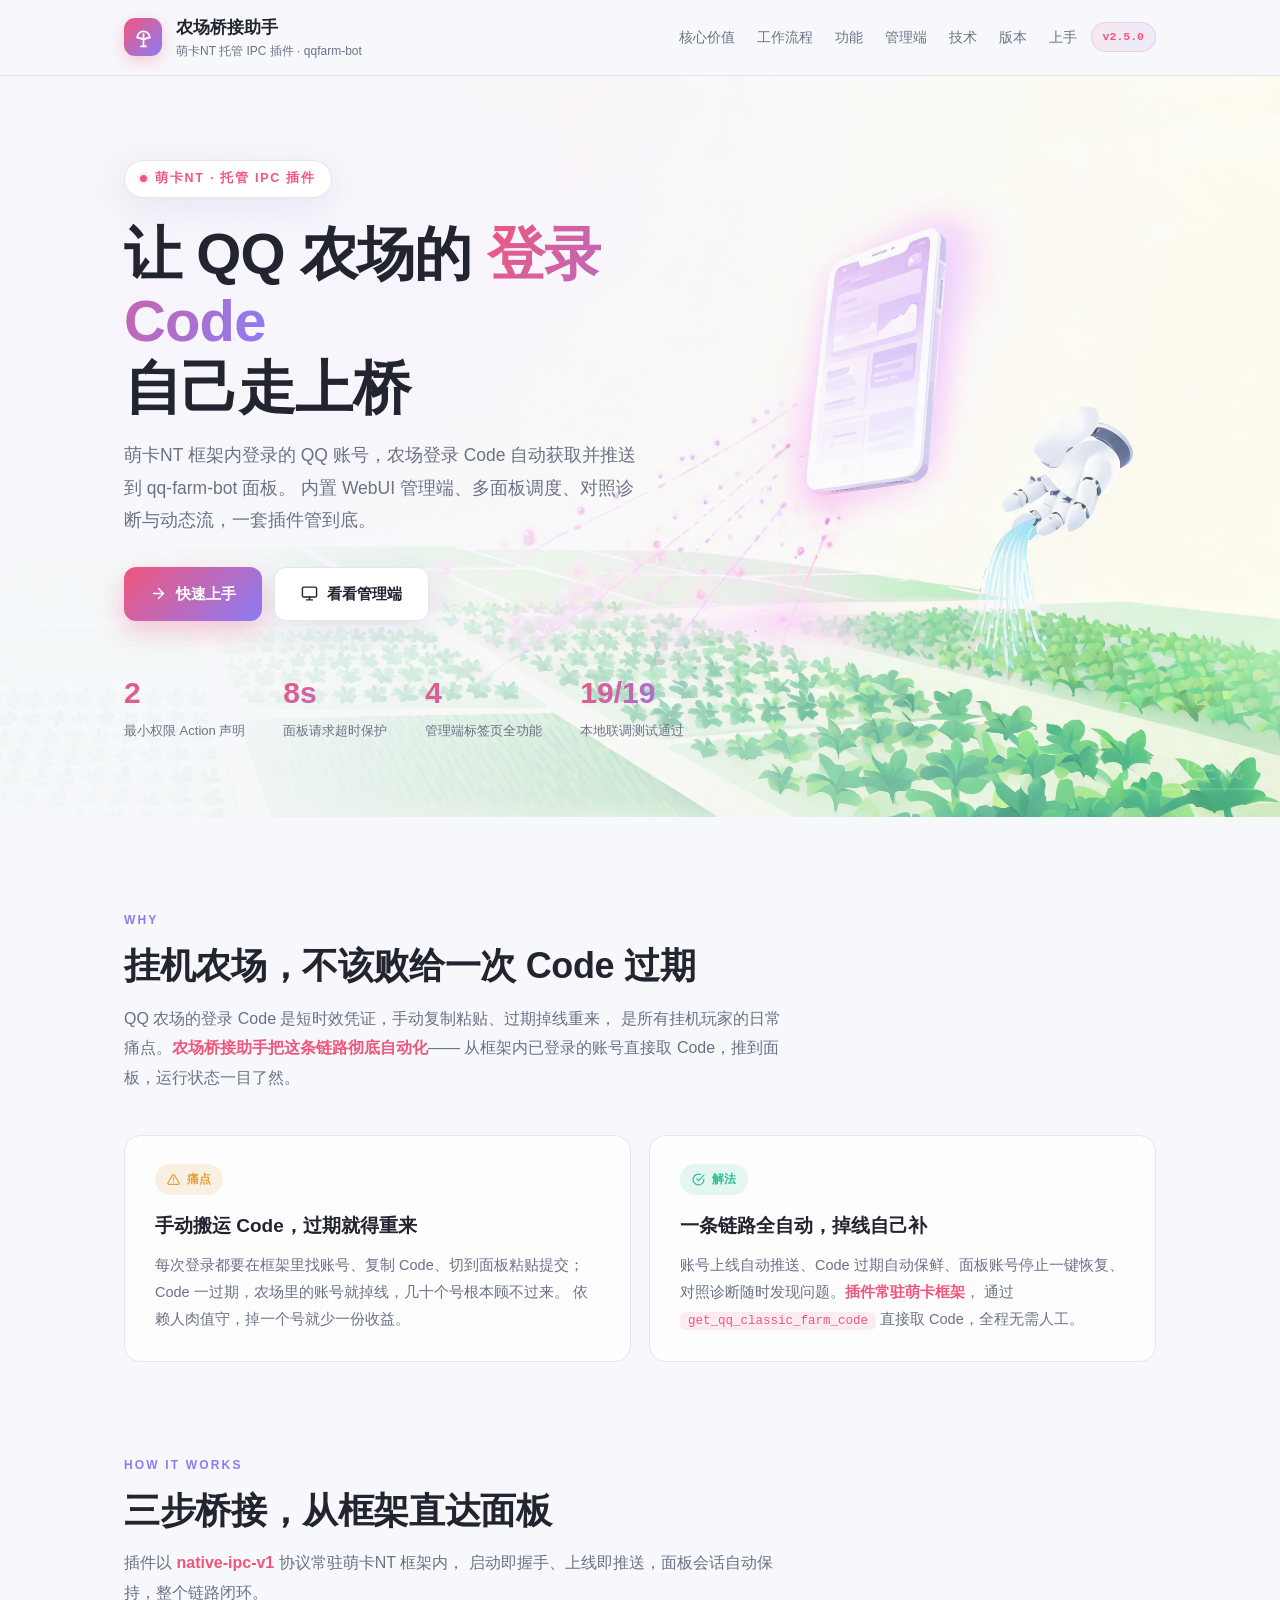
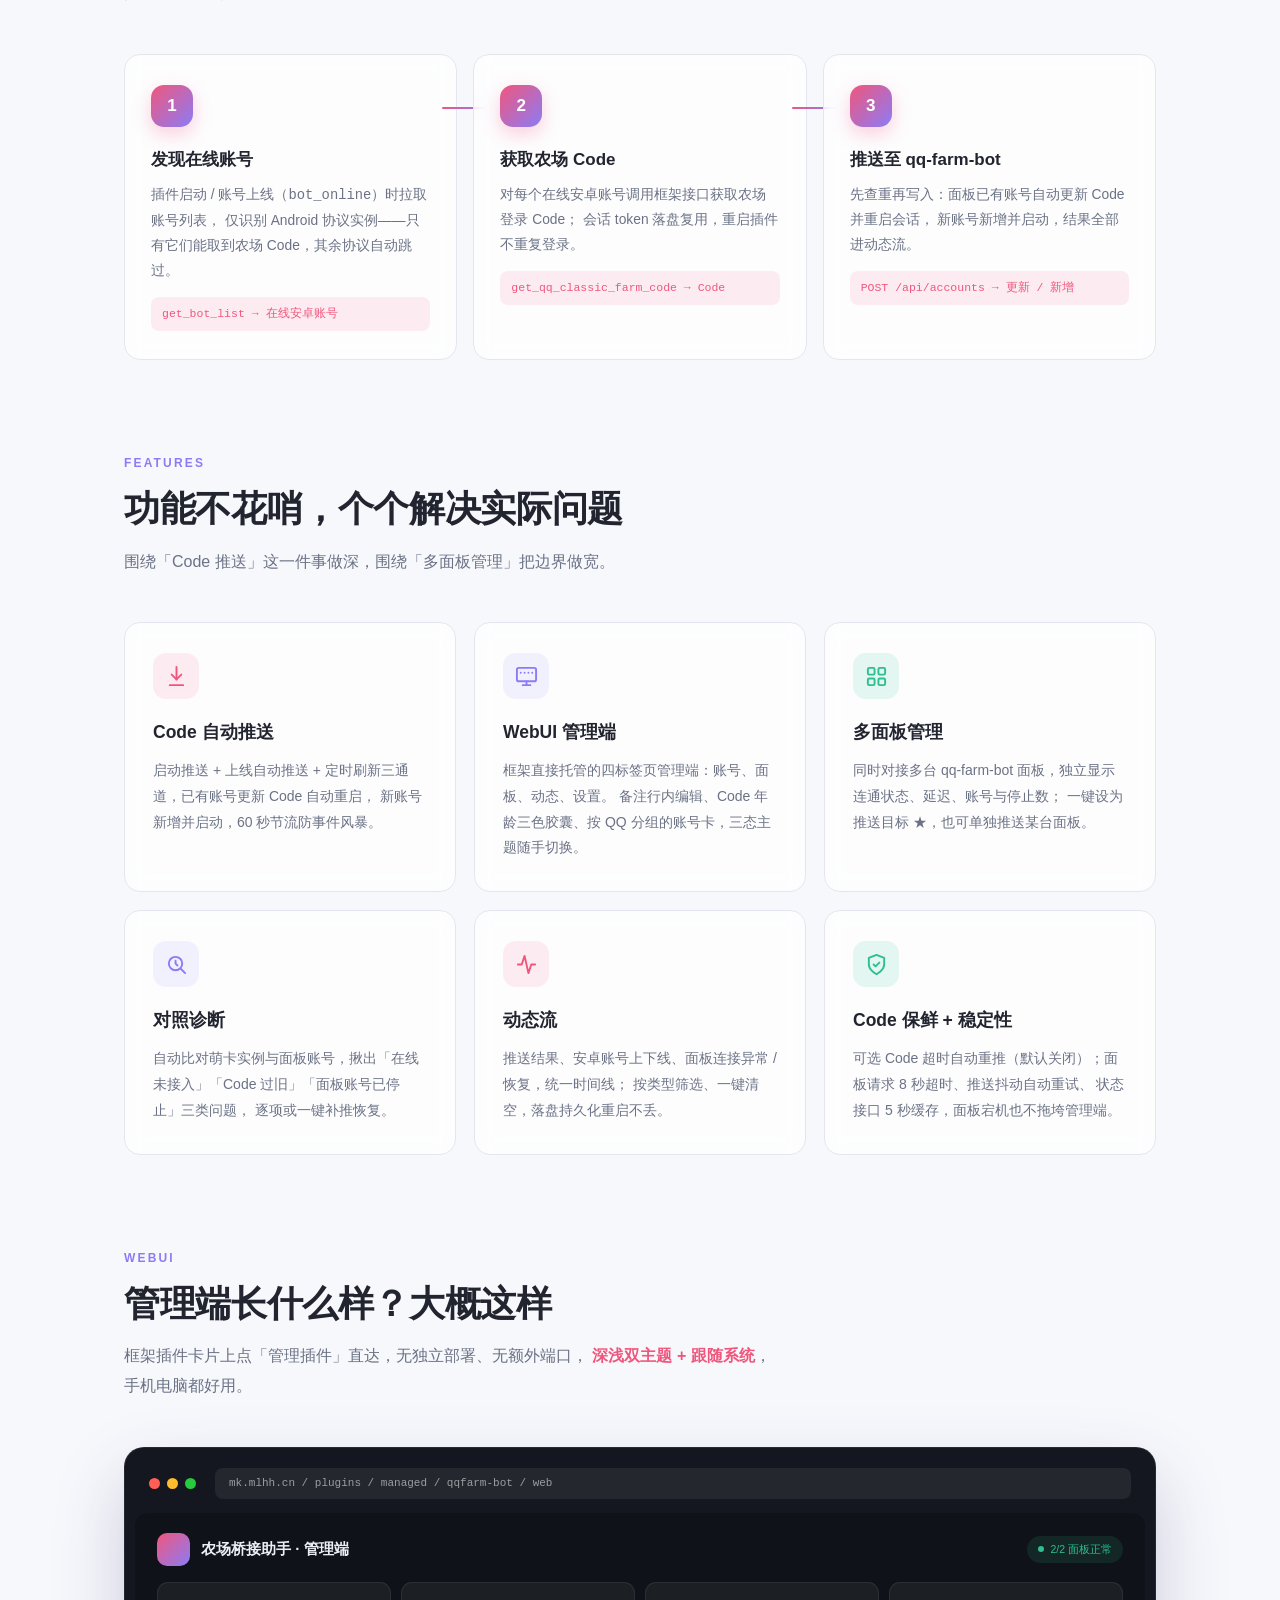
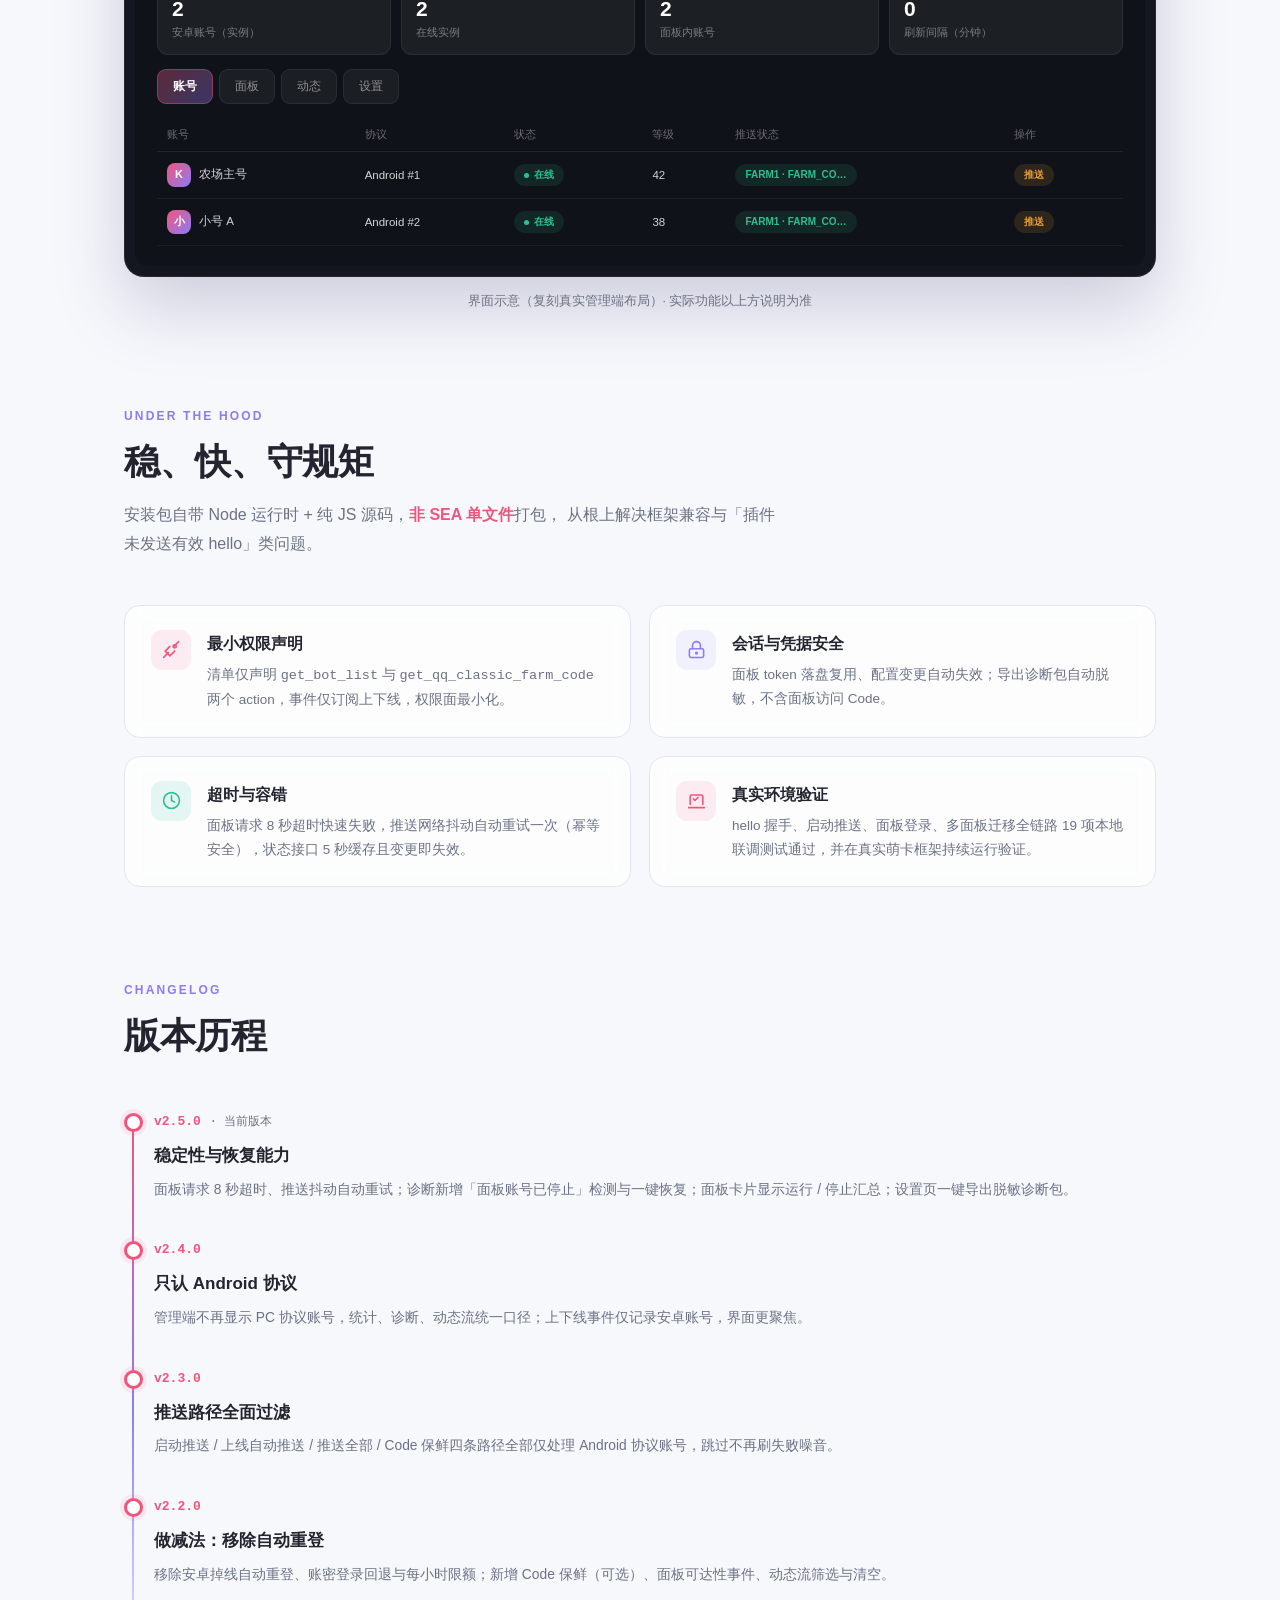
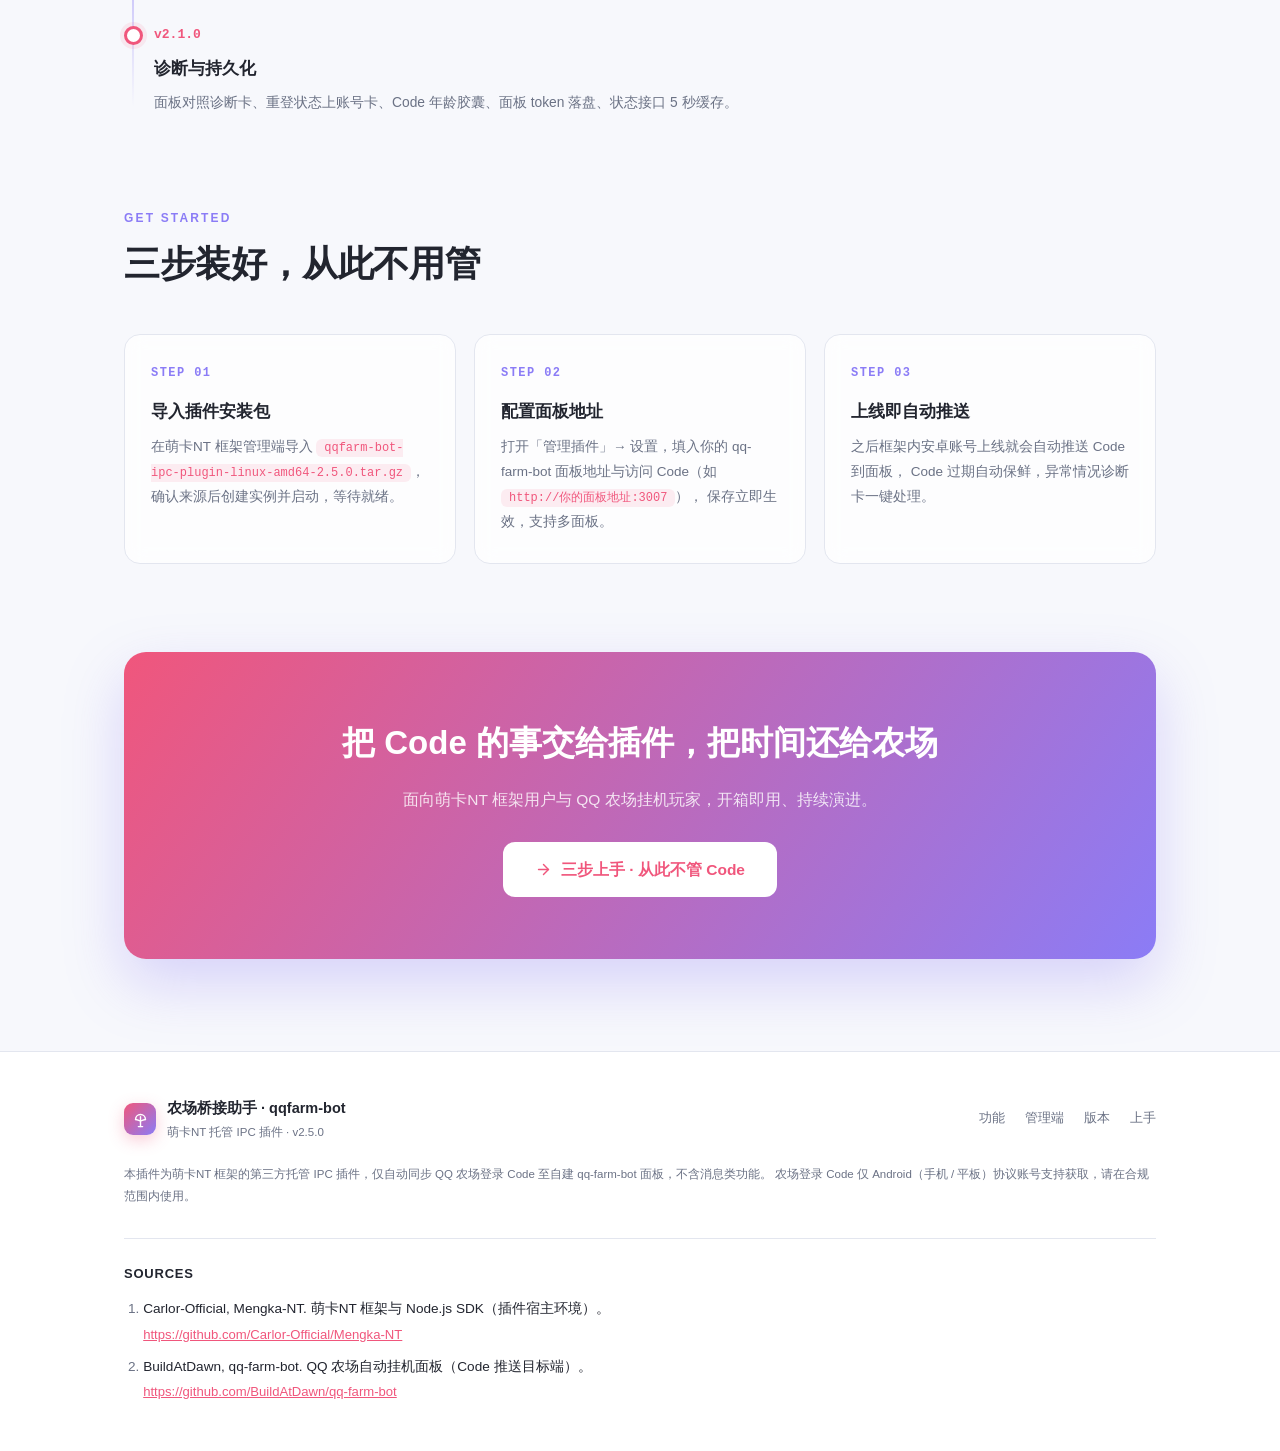
==== site/index.html @ 580c6438 "feat: 农场桥接助手 3.5.0（Go 单二进制版） - 萌卡NT 托管 IPC 插件：QQ 农场 Code 自动推送至 qq-farm-bot 面板 - Go 静态单二进制（2.8 MB），内置" ====
<!-- Generated by Trae Work -->
<!DOCTYPE html>
<html lang="zh-CN">
<head>
<meta charset="UTF-8">
<meta name="viewport" content="width=device-width, initial-scale=1.0">
<title>农场桥接助手 · qqfarm-bot — 萌卡NT 插件</title>
<style>
  @font-face { font-family: 'Outfit'; src: url('./_shared/fonts/Outfit-Bold.ttf') format('truetype'); font-weight: 700; font-display: swap; }
  @font-face { font-family: 'InstrumentSans'; src: url('./_shared/fonts/InstrumentSans-Regular.ttf') format('truetype'); font-weight: 400; font-display: swap; }
  @font-face { font-family: 'InstrumentSans'; src: url('./_shared/fonts/InstrumentSans-Bold.ttf') format('truetype'); font-weight: 700; font-display: swap; }
  @font-face { font-family: 'JetBrainsMono'; src: url('./_shared/fonts/JetBrainsMono-Regular.ttf') format('truetype'); font-weight: 400; font-display: swap; }
  @font-face { font-family: 'JetBrainsMono'; src: url('./_shared/fonts/JetBrainsMono-Bold.ttf') format('truetype'); font-weight: 700; font-display: swap; }

  :root {
    --bg: #f7f8fc;
    --bg2: #ffffff;
    --ink: #22252f;
    --muted: #6b7285;
    --rule: #e3e6ef;
    --accent: #f0567c;
    --accent2: #8b7cf6;
    --accent-soft: rgba(240, 86, 124, .1);
    --accent2-soft: rgba(139, 124, 246, .1);
    --ok: #2fbf8f;
    --ok-soft: rgba(47, 191, 143, .12);
    --warn: #e79f37;
    --warn-soft: rgba(231, 159, 55, .14);
    --shadow: 0 10px 34px rgba(90, 80, 160, .10);
    --radius: 16px;
  }
  * { margin: 0; padding: 0; box-sizing: border-box; }
  html { scroll-behavior: smooth; }
  body {
    background:
      radial-gradient(1100px 520px at 88% -8%, rgba(240, 86, 124, .08), transparent 60%),
      radial-gradient(900px 460px at -10% 8%, rgba(139, 124, 246, .08), transparent 55%),
      var(--bg);
    color: var(--ink);
    font: 400 16px/1.75 'InstrumentSans', "PingFang SC", "Microsoft YaHei", "Segoe UI", sans-serif;
    -webkit-font-smoothing: antialiased;
  }
  .wrap { max-width: 1080px; margin: 0 auto; padding: 0 24px; }
  h1, h2, h3, .font-display { font-family: 'Outfit', "PingFang SC", "Microsoft YaHei", sans-serif; font-weight: 700; }
  code, .mono { font-family: 'JetBrainsMono', ui-monospace, monospace; }
  mark.key { background: none; color: var(--accent); font-weight: 600; }

  /* ============ 顶部导航 ============ */
  .topbar {
    position: sticky; top: 0; z-index: 50;
    background: rgba(247, 248, 252, .82); backdrop-filter: blur(12px); -webkit-backdrop-filter: blur(12px);
    border-bottom: 1px solid var(--rule);
  }
  .topbar-inner { display: flex; align-items: center; gap: 14px; padding: 13px 24px; max-width: 1080px; margin: 0 auto; }
  .logo {
    width: 38px; height: 38px; border-radius: 11px; flex: none;
    background: linear-gradient(135deg, var(--accent), var(--accent2));
    display: grid; place-items: center; box-shadow: 0 5px 16px rgba(240, 86, 124, .3);
  }
  .logo svg { width: 21px; height: 21px; }
  .brand { font-family: 'Outfit', sans-serif; font-weight: 700; font-size: 17px; }
  .brand-sub { color: var(--muted); font-size: 12px; margin-top: -2px; }
  .nav-links { margin-left: auto; display: flex; gap: 22px; }
  .nav-links a { color: var(--muted); text-decoration: none; font-size: 13.5px; font-weight: 500; transition: color .15s; }
  .nav-links a:hover { color: var(--accent); }
  .ver-chip {
    font-family: 'JetBrainsMono', monospace; font-size: 11.5px; font-weight: 700;
    padding: 4px 11px; border-radius: 999px;
    background: linear-gradient(135deg, var(--accent-soft), var(--accent2-soft));
    color: var(--accent); border: 1px solid rgba(240, 86, 124, .2);
  }

  /* ============ Hero ============ */
  .hero { position: relative; overflow: hidden; }
  .hero-img {
    position: absolute; inset: 0; width: 100%; height: 100%; object-fit: cover; object-position: 70% 78%;
    z-index: 0;
  }
  .hero-veil {
    position: absolute; inset: 0; z-index: 1;
    background: linear-gradient(105deg, rgba(247,248,252,.96) 26%, rgba(247,248,252,.55) 58%, rgba(247,248,252,0) 88%);
  }
  .hero-inner { position: relative; z-index: 2; padding: 84px 24px 74px; max-width: 1080px; margin: 0 auto; }
  .hero-kicker {
    display: inline-flex; align-items: center; gap: 8px;
    font-size: 12.5px; font-weight: 700; letter-spacing: .14em; text-transform: uppercase;
    color: var(--accent); background: var(--bg2); border: 1px solid var(--rule);
    padding: 7px 15px; border-radius: 999px; box-shadow: var(--shadow);
  }
  .hero-kicker .dot { width: 7px; height: 7px; border-radius: 50%; background: var(--accent); box-shadow: 0 0 0 3px var(--accent-soft); }
  .hero h1 { font-size: clamp(34px, 5.4vw, 58px); line-height: 1.16; letter-spacing: -.015em; margin: 22px 0 0; max-width: 620px; }
  .hero h1 .grad {
    background: linear-gradient(120deg, var(--accent), var(--accent2));
    -webkit-background-clip: text; background-clip: text; color: transparent;
  }
  .hero-lead { margin-top: 18px; font-size: 17.5px; color: var(--muted); max-width: 520px; line-height: 1.85; }
  .hero-actions { display: flex; gap: 12px; margin-top: 30px; flex-wrap: wrap; }
  .btn {
    display: inline-flex; align-items: center; gap: 9px;
    padding: 13px 26px; border-radius: 12px; text-decoration: none;
    font-family: 'Outfit', "PingFang SC", sans-serif; font-weight: 700; font-size: 15px;
    transition: transform .15s, box-shadow .15s;
  }
  .btn:hover { transform: translateY(-2px); }
  .btn-primary {
    color: #fff; background: linear-gradient(135deg, var(--accent), var(--accent2));
    box-shadow: 0 10px 26px rgba(240, 86, 124, .32);
  }
  .btn-ghost { color: var(--ink); background: var(--bg2); border: 1px solid var(--rule); box-shadow: var(--shadow); }
  .btn svg { width: 17px; height: 17px; }
  .hero-stats { display: flex; gap: 38px; margin-top: 46px; flex-wrap: wrap; }
  .hero-stat .num {
    font-family: 'Outfit', sans-serif; font-size: 30px; font-weight: 700;
    background: linear-gradient(120deg, var(--accent), var(--accent2));
    -webkit-background-clip: text; background-clip: text; color: transparent;
  }
  .hero-stat .lbl { color: var(--muted); font-size: 13px; margin-top: 1px; }

  /* ============ 通用 section ============ */
  section { padding: 88px 0 0; }
  .sec-head { max-width: 660px; }
  .sec-kicker {
    display: inline-block; font-size: 12px; font-weight: 700; letter-spacing: .18em; text-transform: uppercase;
    color: var(--accent2); margin-bottom: 12px;
  }
  .sec-title { font-size: clamp(26px, 3.6vw, 36px); line-height: 1.3; letter-spacing: -.01em; }
  .sec-desc { margin-top: 14px; color: var(--muted); font-size: 16px; line-height: 1.85; }
  .sec-head.center { margin: 0 auto; text-align: center; }

  /* ============ 价值主张 ============ */
  .value-grid { display: grid; grid-template-columns: 1fr 1fr; gap: 18px; margin-top: 42px; }
  .value-card {
    background: rgba(255, 255, 255, .72); backdrop-filter: blur(10px); -webkit-backdrop-filter: blur(10px);
    border: 1px solid var(--rule); border-radius: var(--radius); padding: 28px 30px;
  }
  .value-card .tag {
    display: inline-flex; align-items: center; gap: 7px; font-size: 12px; font-weight: 700;
    padding: 5px 12px; border-radius: 999px; margin-bottom: 14px;
  }
  .tag.pain { background: var(--warn-soft); color: var(--warn); }
  .tag.gain { background: var(--ok-soft); color: var(--ok); }
  .value-card h3 { font-size: 19px; margin-bottom: 10px; }
  .value-card p { color: var(--muted); font-size: 14.5px; line-height: 1.85; }
  .value-card p code {
    font-size: 12.5px; background: var(--accent-soft); color: var(--accent);
    padding: 2px 8px; border-radius: 6px;
  }

  /* ============ 工作流程 ============ */
  .flow { display: grid; grid-template-columns: repeat(3, 1fr); gap: 16px; margin-top: 46px; position: relative; }
  .flow-step {
    position: relative;
    background: rgba(255, 255, 255, .72); backdrop-filter: blur(10px); -webkit-backdrop-filter: blur(10px);
    border: 1px solid var(--rule); border-radius: var(--radius); padding: 30px 26px 28px;
  }
  .flow-step::after {
    content: ''; position: absolute; top: 52px; right: -30px; width: 44px; height: 2px;
    background: linear-gradient(90deg, var(--accent), var(--accent2)); border-radius: 2px;
  }
  .flow-step:last-child::after { display: none; }
  .flow-num {
    width: 42px; height: 42px; border-radius: 13px; display: grid; place-items: center;
    font-family: 'Outfit', sans-serif; font-weight: 700; font-size: 17px; color: #fff;
    background: linear-gradient(135deg, var(--accent), var(--accent2));
    box-shadow: 0 7px 18px rgba(240, 86, 124, .28); margin-bottom: 18px;
  }
  .flow-step h3 { font-size: 17px; margin-bottom: 9px; }
  .flow-step p { color: var(--muted); font-size: 13.8px; line-height: 1.8; }
  .flow-step .mono-line {
    margin-top: 13px; font-family: 'JetBrainsMono', monospace; font-size: 11.5px;
    background: var(--accent-soft); color: var(--accent); padding: 7px 11px; border-radius: 8px;
    overflow-wrap: break-all;
  }

  /* ============ 核心功能 ============ */
  .feat-grid { display: grid; grid-template-columns: repeat(3, 1fr); gap: 18px; margin-top: 46px; }
  .feat-card {
    background: rgba(255, 255, 255, .72); backdrop-filter: blur(10px); -webkit-backdrop-filter: blur(10px);
    border: 1px solid var(--rule); border-radius: var(--radius); padding: 30px 28px;
    transition: transform .18s, box-shadow .18s, border-color .18s;
  }
  .feat-card:hover { transform: translateY(-4px); box-shadow: var(--shadow); border-color: rgba(139, 124, 246, .35); }
  .feat-ico {
    width: 46px; height: 46px; border-radius: 13px; display: grid; place-items: center; margin-bottom: 18px;
  }
  .feat-ico svg { width: 23px; height: 23px; }
  .ico-rose { background: var(--accent-soft); color: var(--accent); }
  .ico-violet { background: var(--accent2-soft); color: var(--accent2); }
  .ico-green { background: var(--ok-soft); color: var(--ok); }
  .feat-card h3 { font-size: 17.5px; margin-bottom: 10px; }
  .feat-card p { color: var(--muted); font-size: 14px; line-height: 1.85; }

  /* ============ 管理端预览 ============ */
  .preview-shell {
    margin-top: 46px; background: #14171f;
    border-radius: 20px; padding: 10px; box-shadow: 0 30px 70px rgba(60, 50, 110, .22);
    border: 1px solid rgba(255, 255, 255, .08);
  }
  .preview-bar { display: flex; align-items: center; gap: 7px; padding: 10px 14px 14px; }
  .preview-bar .d { width: 11px; height: 11px; border-radius: 50%; }
  .preview-bar .d1 { background: #ff5f57; } .preview-bar .d2 { background: #febc2e; } .preview-bar .d3 { background: #28c840; }
  .preview-bar .url {
    margin-left: 12px; flex: 1; background: rgba(255,255,255,.07); border-radius: 8px;
    padding: 6px 14px; color: rgba(255,255,255,.55); font-family: 'JetBrainsMono', monospace; font-size: 11px;
  }
  .preview-body { background: #0f1218; border-radius: 13px; padding: 20px 22px; }
  .pv-head { display: flex; align-items: center; gap: 11px; margin-bottom: 16px; }
  .pv-logo { width: 33px; height: 33px; border-radius: 10px; background: linear-gradient(135deg, var(--accent), var(--accent2)); }
  .pv-title { color: #eceef4; font-family: 'Outfit', "PingFang SC", sans-serif; font-weight: 700; font-size: 15px; }
  .pv-badge {
    margin-left: auto; font-size: 10.5px; color: var(--ok); background: var(--ok-soft);
    padding: 4px 11px; border-radius: 999px; display: inline-flex; align-items: center; gap: 6px;
  }
  .pv-badge .dot { width: 6px; height: 6px; border-radius: 50%; background: var(--ok); }
  .pv-stats { display: grid; grid-template-columns: repeat(4, 1fr); gap: 10px; margin-bottom: 14px; }
  .pv-stat { background: rgba(255,255,255,.055); border: 1px solid rgba(255,255,255,.07); border-radius: 11px; padding: 13px 14px; }
  .pv-stat .n { color: #fff; font-family: 'Outfit', sans-serif; font-size: 21px; font-weight: 700; line-height: 1.2; }
  .pv-stat .l { color: rgba(255,255,255,.42); font-size: 10.5px; margin-top: 2px; }
  .pv-tabs { display: flex; gap: 6px; margin-bottom: 13px; }
  .pv-tab {
    padding: 6px 15px; border-radius: 9px; font-size: 11.5px; color: rgba(255,255,255,.5);
    background: rgba(255,255,255,.05); border: 1px solid rgba(255,255,255,.07);
  }
  .pv-tab.active {
    color: #fff; font-weight: 600;
    background: linear-gradient(135deg, rgba(240,86,124,.35), rgba(139,124,246,.35));
    border-color: rgba(240,86,124,.4);
  }
  .pv-table { width: 100%; border-collapse: collapse; font-size: 11.5px; }
  .pv-table th { text-align: left; color: rgba(255,255,255,.38); font-weight: 500; padding: 8px 10px; border-bottom: 1px solid rgba(255,255,255,.08); font-size: 10.5px; }
  .pv-table td { padding: 11px 10px; border-bottom: 1px solid rgba(255,255,255,.05); color: rgba(255,255,255,.82); }
  .pv-pill { display: inline-flex; align-items: center; gap: 5px; padding: 2.5px 10px; border-radius: 999px; font-size: 10px; font-weight: 600; }
  .pv-pill.g { background: var(--ok-soft); color: var(--ok); }
  .pv-pill.y { background: var(--warn-soft); color: var(--warn); }
  .pv-pill.r { background: rgba(228, 72, 90, .16); color: #e4485a; }
  .pv-avatar {
    width: 24px; height: 24px; border-radius: 8px; display: inline-grid; place-items: center;
    background: linear-gradient(135deg, var(--accent), var(--accent2)); color: #fff;
    font-family: 'Outfit', sans-serif; font-size: 11px; font-weight: 700; margin-right: 8px; vertical-align: middle;
  }
  .preview-note { text-align: center; color: var(--muted); font-size: 12.5px; margin-top: 14px; }

  /* ============ 技术特性 ============ */
  .tech-grid { display: grid; grid-template-columns: repeat(2, 1fr); gap: 18px; margin-top: 46px; }
  .tech-item {
    display: flex; gap: 16px; background: rgba(255,255,255,.72); backdrop-filter: blur(10px); -webkit-backdrop-filter: blur(10px);
    border: 1px solid var(--rule); border-radius: var(--radius); padding: 24px 26px;
  }
  .tech-item .ico {
    width: 40px; height: 40px; border-radius: 11px; flex: none; display: grid; place-items: center;
  }
  .tech-item .ico svg { width: 19px; height: 19px; }
  .tech-item h3 { font-size: 15.5px; margin-bottom: 6px; }
  .tech-item p { color: var(--muted); font-size: 13.5px; line-height: 1.8; }

  /* ============ 版本历程 ============ */
  .timeline { margin-top: 46px; position: relative; padding-left: 30px; }
  .timeline::before {
    content: ''; position: absolute; left: 8px; top: 8px; bottom: 8px; width: 2px;
    background: linear-gradient(180deg, var(--accent), var(--accent2), transparent); border-radius: 2px;
  }
  .tl-item { position: relative; padding-bottom: 32px; }
  .tl-item:last-child { padding-bottom: 0; }
  .tl-item::before {
    content: ''; position: absolute; left: -30px; top: 7px; width: 13px; height: 13px; border-radius: 50%;
    background: var(--bg2); border: 3px solid var(--accent); box-shadow: 0 0 0 4px var(--accent-soft);
  }
  .tl-ver {
    display: inline-flex; align-items: center; gap: 9px;
    font-family: 'JetBrainsMono', monospace; font-size: 13px; font-weight: 700; color: var(--accent);
  }
  .tl-date { color: var(--muted); font-size: 12px; font-weight: 400; }
  .tl-item h3 { font-size: 17px; margin: 7px 0 6px; }
  .tl-item p { color: var(--muted); font-size: 13.8px; line-height: 1.85; }

  /* ============ 快速上手 ============ */
  .steps { display: grid; grid-template-columns: repeat(3, 1fr); gap: 18px; margin-top: 46px; }
  .step {
    background: rgba(255,255,255,.72); backdrop-filter: blur(10px); -webkit-backdrop-filter: blur(10px);
    border: 1px solid var(--rule); border-radius: var(--radius); padding: 28px 26px;
  }
  .step-no {
    font-family: 'JetBrainsMono', monospace; font-size: 12px; font-weight: 700;
    color: var(--accent2); letter-spacing: .12em; margin-bottom: 13px;
  }
  .step h3 { font-size: 16.5px; margin-bottom: 9px; }
  .step p { color: var(--muted); font-size: 13.5px; line-height: 1.85; }
  .step code {
    font-family: 'JetBrainsMono', monospace; font-size: 12px;
    background: var(--accent-soft); color: var(--accent); padding: 2px 8px; border-radius: 6px;
    overflow-wrap: break-all;
  }
  .cta-band {
    margin: 88px 0 0;
    background: linear-gradient(125deg, var(--accent), var(--accent2));
    border-radius: 22px; padding: 62px 48px; text-align: center;
    box-shadow: 0 24px 60px rgba(139, 124, 246, .3);
  }
  .cta-band h2 { color: #fff; font-size: clamp(24px, 3.4vw, 33px); }
  .cta-band p { color: rgba(255,255,255,.82); margin: 14px auto 0; max-width: 520px; font-size: 15.5px; line-height: 1.85; }
  .cta-band .btn-white {
    margin-top: 28px; display: inline-flex; align-items: center; gap: 9px;
    background: #fff; color: var(--accent); padding: 14px 32px; border-radius: 12px;
    font-family: 'Outfit', "PingFang SC", sans-serif; font-weight: 700; font-size: 15.5px; text-decoration: none;
    transition: transform .15s;
  }
  .cta-band .btn-white:hover { transform: translateY(-2px); }

  /* ============ Footer ============ */
  footer { margin-top: 92px; border-top: 1px solid var(--rule); padding: 44px 0 40px; background: var(--bg2); }
  .foot-grid { display: flex; gap: 26px; align-items: center; flex-wrap: wrap; }
  .foot-brand { display: flex; align-items: center; gap: 11px; }
  .foot-brand .logo { width: 32px; height: 32px; border-radius: 9px; }
  .foot-brand .logo svg { width: 17px; height: 17px; }
  .foot-brand .t { font-family: 'Outfit', sans-serif; font-weight: 700; font-size: 14.5px; }
  .foot-brand .s { color: var(--muted); font-size: 11.5px; }
  .foot-links { margin-left: auto; display: flex; gap: 20px; }
  .foot-links a { color: var(--muted); text-decoration: none; font-size: 12.5px; }
  .foot-links a:hover { color: var(--accent); }
  .foot-note { color: var(--muted); font-size: 11.5px; margin-top: 22px; line-height: 1.9; }
  footer .sources { margin-top: 30px; padding-top: 24px; border-top: 1px solid var(--rule); }
  footer .sources h2 { font-size: 13px; color: var(--ink); margin-bottom: 12px; letter-spacing: .06em; text-transform: uppercase; }
  footer .sources ol { padding-left: 1.2rem; font-size: 0.85rem; color: var(--muted); }
  footer .sources li { margin-bottom: 0.5rem; overflow-wrap: break-word; word-break: break-all; }
  footer .sources .src-title { color: var(--ink); word-break: normal; }
  footer .sources .src-url { display: block; margin-top: 0.15rem; font-size: 0.82rem; color: var(--accent); word-break: break-all; }

  /* ============ 响应式 ============ */
  @media (max-width: 900px) {
    .nav-links { display: none; }
    .flow, .feat-grid, .steps { grid-template-columns: 1fr; }
    .flow-step::after { display: none; }
    .value-grid, .tech-grid { grid-template-columns: 1fr; }
    .hero-inner { padding: 60px 24px 56px; }
    .hero-veil { background: linear-gradient(180deg, rgba(247,248,252,.92) 40%, rgba(247,248,252,.6)); }
    .pv-stats { grid-template-columns: repeat(2, 1fr); }
    .cta-band { padding: 46px 24px; }
    section { padding-top: 66px; }
  }
  @media print {
    .topbar, .hero-actions, .cta-band { display: none; }
    section { page-break-inside: avoid; }
  }
</style>
</head>
<body>

<!-- ============ 顶部导航 ============ -->
<div class="topbar">
  <div class="topbar-inner">
    <div class="logo">
      <svg viewBox="0 0 24 24" fill="none" stroke="#fff" stroke-width="2" stroke-linecap="round" stroke-linejoin="round">
        <path d="M12 22V8"/><path d="M5 12c0-4 3-7 7-7s7 3 7 7"/><path d="M5 12c3 0 4 2 7 2s4-2 7-2"/><path d="M9 22h6"/>
      </svg>
    </div>
    <div>
      <div class="brand">农场桥接助手</div>
      <div class="brand-sub">萌卡NT 托管 IPC 插件 · qqfarm-bot</div>
    </div>
    <nav class="nav-links">
      <a href="#value">核心价值</a>
      <a href="#flow">工作流程</a>
      <a href="#features">功能</a>
      <a href="#webui">管理端</a>
      <a href="#tech">技术</a>
      <a href="#changelog">版本</a>
      <a href="#start">上手</a>
    </nav>
    <span class="ver-chip">v2.5.0</span>
  </div>
</div>

<!-- ============ Hero ============ -->
<header class="hero">
  <img class="hero-img" src="assets/hero_2560x1440.jpg" alt="自动化农场管理概念插画">
  <div class="hero-veil"></div>
  <div class="hero-inner">
    <div class="hero-kicker"><span class="dot"></span>萌卡NT · 托管 IPC 插件</div>
    <h1>让 QQ 农场的 <span class="grad">登录 Code</span><br>自己走上桥</h1>
    <p class="hero-lead">
      萌卡NT 框架内登录的 QQ 账号，农场登录 Code 自动获取并推送到 qq-farm-bot 面板。
      内置 WebUI 管理端、多面板调度、对照诊断与动态流，一套插件管到底。
    </p>
    <div class="hero-actions">
      <a class="btn btn-primary" href="#start">
        <svg viewBox="0 0 24 24" fill="none" stroke="currentColor" stroke-width="2" stroke-linecap="round" stroke-linejoin="round"><path d="M5 12h14"/><path d="m12 5 7 7-7 7"/></svg>
        快速上手
      </a>
      <a class="btn btn-ghost" href="#webui">
        <svg viewBox="0 0 24 24" fill="none" stroke="currentColor" stroke-width="2" stroke-linecap="round" stroke-linejoin="round"><rect x="2" y="3" width="20" height="14" rx="2"/><path d="M8 21h8M12 17v4"/></svg>
        看看管理端
      </a>
    </div>
    <div class="hero-stats">
      <div class="hero-stat"><div class="num">2</div><div class="lbl">最小权限 Action 声明</div></div>
      <div class="hero-stat"><div class="num">8s</div><div class="lbl">面板请求超时保护</div></div>
      <div class="hero-stat"><div class="num">4</div><div class="lbl">管理端标签页全功能</div></div>
      <div class="hero-stat"><div class="num">19/19</div><div class="lbl">本地联调测试通过</div></div>
    </div>
  </div>
</header>

<main>

<!-- ============ 核心价值 ============ -->
<section id="value">
  <div class="wrap">
    <div class="sec-head">
      <div class="sec-kicker">Why</div>
      <h2 class="sec-title">挂机农场，不该败给一次 Code 过期</h2>
      <p class="sec-desc">
        QQ 农场的登录 Code 是短时效凭证，手动复制粘贴、过期掉线重来，
        是所有挂机玩家的日常痛点。<mark class="key">农场桥接助手把这条链路彻底自动化</mark>——
        从框架内已登录的账号直接取 Code，推到面板，运行状态一目了然。
      </p>
    </div>
    <div class="value-grid">
      <div class="value-card">
        <span class="tag pain">
          <svg width="13" height="13" viewBox="0 0 24 24" fill="none" stroke="currentColor" stroke-width="2.2" stroke-linecap="round"><path d="M12 9v4M12 17h.01"/><path d="M10.3 3.9 1.8 18a2 2 0 0 0 1.7 3h17a2 2 0 0 0 1.7-3L13.7 3.9a2 2 0 0 0-3.4 0z"/></svg>
          痛点
        </span>
        <h3>手动搬运 Code，过期就得重来</h3>
        <p>
          每次登录都要在框架里找账号、复制 Code、切到面板粘贴提交；
          Code 一过期，农场里的账号就掉线，几十个号根本顾不过来。
          依赖人肉值守，掉一个号就少一份收益。
        </p>
      </div>
      <div class="value-card">
        <span class="tag gain">
          <svg width="13" height="13" viewBox="0 0 24 24" fill="none" stroke="currentColor" stroke-width="2.2" stroke-linecap="round" stroke-linejoin="round"><path d="M22 11.08V12a10 10 0 1 1-5.93-9.14"/><path d="M22 4 12 14.01l-3-3"/></svg>
          解法
        </span>
        <h3>一条链路全自动，掉线自己补</h3>
        <p>
          账号上线自动推送、Code 过期自动保鲜、面板账号停止一键恢复、
          对照诊断随时发现问题。<mark class="key">插件常驻萌卡框架</mark>，
          通过 <code>get_qq_classic_farm_code</code> 直接取 Code，全程无需人工。
        </p>
      </div>
    </div>
  </div>
</section>

<!-- ============ 工作流程 ============ -->
<section id="flow">
  <div class="wrap">
    <div class="sec-head">
      <div class="sec-kicker">How it works</div>
      <h2 class="sec-title">三步桥接，从框架直达面板</h2>
      <p class="sec-desc">
        插件以 <mark class="key">native-ipc-v1</mark> 协议常驻萌卡NT 框架内，
        启动即握手、上线即推送，面板会话自动保持，整个链路闭环。
      </p>
    </div>
    <div class="flow">
      <div class="flow-step">
        <div class="flow-num">1</div>
        <h3>发现在线账号</h3>
        <p>
          插件启动 / 账号上线（<span class="mono">bot_online</span>）时拉取账号列表，
          仅识别 Android 协议实例——只有它们能取到农场 Code，其余协议自动跳过。
        </p>
        <div class="mono-line">get_bot_list → 在线安卓账号</div>
      </div>
      <div class="flow-step">
        <div class="flow-num">2</div>
        <h3>获取农场 Code</h3>
        <p>
          对每个在线安卓账号调用框架接口获取农场登录 Code；
          会话 token 落盘复用，重启插件不重复登录。
        </p>
        <div class="mono-line">get_qq_classic_farm_code → Code</div>
      </div>
      <div class="flow-step">
        <div class="flow-num">3</div>
        <h3>推送至 qq-farm-bot</h3>
        <p>
          先查重再写入：面板已有账号自动更新 Code 并重启会话，
          新账号新增并启动，结果全部进动态流。
        </p>
        <div class="mono-line">POST /api/accounts → 更新 / 新增</div>
      </div>
    </div>
  </div>
</section>

<!-- ============ 核心功能 ============ -->
<section id="features">
  <div class="wrap">
    <div class="sec-head">
      <div class="sec-kicker">Features</div>
      <h2 class="sec-title">功能不花哨，个个解决实际问题</h2>
      <p class="sec-desc">围绕「Code 推送」这一件事做深，围绕「多面板管理」把边界做宽。</p>
    </div>
    <div class="feat-grid">
      <div class="feat-card">
        <div class="feat-ico ico-rose">
          <svg viewBox="0 0 24 24" fill="none" stroke="currentColor" stroke-width="2" stroke-linecap="round" stroke-linejoin="round"><path d="M12 2v13"/><path d="m7 10 5 5 5-5"/><path d="M5 21h14"/></svg>
        </div>
        <h3>Code 自动推送</h3>
        <p>
          启动推送 + 上线自动推送 + 定时刷新三通道，已有账号更新 Code 自动重启，
          新账号新增并启动，60 秒节流防事件风暴。
        </p>
      </div>
      <div class="feat-card">
        <div class="feat-ico ico-violet">
          <svg viewBox="0 0 24 24" fill="none" stroke="currentColor" stroke-width="2" stroke-linecap="round" stroke-linejoin="round"><rect x="2" y="3" width="20" height="14" rx="2"/><path d="M8 21h8M12 17v4"/><path d="M6 8h.01M10 8h.01M14 8h.01M18 8h.01"/></svg>
        </div>
        <h3>WebUI 管理端</h3>
        <p>
          框架直接托管的四标签页管理端：账号、面板、动态、设置。
          备注行内编辑、Code 年龄三色胶囊、按 QQ 分组的账号卡，三态主题随手切换。
        </p>
      </div>
      <div class="feat-card">
        <div class="feat-ico ico-green">
          <svg viewBox="0 0 24 24" fill="none" stroke="currentColor" stroke-width="2" stroke-linecap="round" stroke-linejoin="round"><rect x="3" y="3" width="7" height="7" rx="1.5"/><rect x="14" y="3" width="7" height="7" rx="1.5"/><rect x="3" y="14" width="7" height="7" rx="1.5"/><rect x="14" y="14" width="7" height="7" rx="1.5"/></svg>
        </div>
        <h3>多面板管理</h3>
        <p>
          同时对接多台 qq-farm-bot 面板，独立显示连通状态、延迟、账号与停止数；
          一键设为推送目标 ★，也可单独推送某台面板。
        </p>
      </div>
      <div class="feat-card">
        <div class="feat-ico ico-violet">
          <svg viewBox="0 0 24 24" fill="none" stroke="currentColor" stroke-width="2" stroke-linecap="round" stroke-linejoin="round"><circle cx="11" cy="11" r="7"/><path d="m21 21-4.3-4.3"/><path d="M11 8v3l2 2"/></svg>
        </div>
        <h3>对照诊断</h3>
        <p>
          自动比对萌卡实例与面板账号，揪出「在线未接入」「Code 过旧」「面板账号已停止」三类问题，
          逐项或一键补推恢复。
        </p>
      </div>
      <div class="feat-card">
        <div class="feat-ico ico-rose">
          <svg viewBox="0 0 24 24" fill="none" stroke="currentColor" stroke-width="2" stroke-linecap="round" stroke-linejoin="round"><path d="M3 12h4l3-9 4 18 3-9h4"/></svg>
        </div>
        <h3>动态流</h3>
        <p>
          推送结果、安卓账号上下线、面板连接异常 / 恢复，统一时间线；
          按类型筛选、一键清空，落盘持久化重启不丢。
        </p>
      </div>
      <div class="feat-card">
        <div class="feat-ico ico-green">
          <svg viewBox="0 0 24 24" fill="none" stroke="currentColor" stroke-width="2" stroke-linecap="round" stroke-linejoin="round"><path d="M12 22s8-4 8-10V5l-8-3-8 3v7c0 6 8 10 8 10z"/><path d="m9 12 2 2 4-4"/></svg>
        </div>
        <h3>Code 保鲜 + 稳定性</h3>
        <p>
          可选 Code 超时自动重推（默认关闭）；面板请求 8 秒超时、推送抖动自动重试、
          状态接口 5 秒缓存，面板宕机也不拖垮管理端。
        </p>
      </div>
    </div>
  </div>
</section>

<!-- ============ 管理端预览 ============ -->
<section id="webui">
  <div class="wrap">
    <div class="sec-head">
      <div class="sec-kicker">WebUI</div>
      <h2 class="sec-title">管理端长什么样？大概这样</h2>
      <p class="sec-desc">
        框架插件卡片上点「管理插件」直达，无独立部署、无额外端口，
        <mark class="key">深浅双主题 + 跟随系统</mark>，手机电脑都好用。
      </p>
    </div>
    <div class="preview-shell">
      <div class="preview-bar">
        <span class="d d1"></span><span class="d d2"></span><span class="d d3"></span>
        <span class="url">mk.mlhh.cn / plugins / managed / qqfarm-bot / web</span>
      </div>
      <div class="preview-body">
        <div class="pv-head">
          <div class="pv-logo"></div>
          <div>
            <div class="pv-title">农场桥接助手 · 管理端</div>
          </div>
          <div class="pv-badge"><span class="dot"></span>2/2 面板正常</div>
        </div>
        <div class="pv-stats">
          <div class="pv-stat"><div class="n">2</div><div class="l">安卓账号（实例）</div></div>
          <div class="pv-stat"><div class="n">2</div><div class="l">在线实例</div></div>
          <div class="pv-stat"><div class="n">2</div><div class="l">面板内账号</div></div>
          <div class="pv-stat"><div class="n">0</div><div class="l">刷新间隔（分钟）</div></div>
        </div>
        <div class="pv-tabs">
          <span class="pv-tab active">账号</span>
          <span class="pv-tab">面板</span>
          <span class="pv-tab">动态</span>
          <span class="pv-tab">设置</span>
        </div>
        <table class="pv-table">
          <tr><th>账号</th><th>协议</th><th>状态</th><th>等级</th><th>推送状态</th><th>操作</th></tr>
          <tr>
            <td><span class="pv-avatar">K</span>农场主号</td>
            <td>Android #1</td>
            <td><span class="pv-pill g"><span style="width:5px;height:5px;border-radius:50%;background:currentColor;display:inline-block"></span>在线</span></td>
            <td>42</td>
            <td><span class="pv-pill g">FARM1 · FARM_CO…</span></td>
            <td><span class="pv-pill y">推送</span></td>
          </tr>
          <tr>
            <td><span class="pv-avatar">小</span>小号 A</td>
            <td>Android #2</td>
            <td><span class="pv-pill g"><span style="width:5px;height:5px;border-radius:50%;background:currentColor;display:inline-block"></span>在线</span></td>
            <td>38</td>
            <td><span class="pv-pill g">FARM1 · FARM_CO…</span></td>
            <td><span class="pv-pill y">推送</span></td>
          </tr>
        </table>
      </div>
    </div>
    <p class="preview-note">界面示意（复刻真实管理端布局）· 实际功能以上方说明为准</p>
  </div>
</section>

<!-- ============ 技术特性 ============ -->
<section id="tech">
  <div class="wrap">
    <div class="sec-head">
      <div class="sec-kicker">Under the hood</div>
      <h2 class="sec-title">稳、快、守规矩</h2>
      <p class="sec-desc">
        安装包自带 Node 运行时 + 纯 JS 源码，<mark class="key">非 SEA 单文件</mark>打包，
        从根上解决框架兼容与「插件未发送有效 hello」类问题。
      </p>
    </div>
    <div class="tech-grid">
      <div class="tech-item">
        <div class="ico ico-rose">
          <svg viewBox="0 0 24 24" fill="none" stroke="currentColor" stroke-width="2" stroke-linecap="round" stroke-linejoin="round"><path d="M21 2 15 8"/><path d="m8 16-6 6"/><path d="M10 8 4 14l6 6 6-6"/><circle cx="16" cy="8" r="2"/></svg>
        </div>
        <div>
          <h3>最小权限声明</h3>
          <p>清单仅声明 <span class="mono">get_bot_list</span> 与 <span class="mono">get_qq_classic_farm_code</span> 两个 action，事件仅订阅上下线，权限面最小化。</p>
        </div>
      </div>
      <div class="tech-item">
        <div class="ico ico-violet">
          <svg viewBox="0 0 24 24" fill="none" stroke="currentColor" stroke-width="2" stroke-linecap="round" stroke-linejoin="round"><rect x="3" y="11" width="18" height="11" rx="2"/><path d="M7 11V7a5 5 0 0 1 10 0v4"/><circle cx="12" cy="16.5" r="1"/></svg>
        </div>
        <div>
          <h3>会话与凭据安全</h3>
          <p>面板 token 落盘复用、配置变更自动失效；导出诊断包自动脱敏，不含面板访问 Code。</p>
        </div>
      </div>
      <div class="tech-item">
        <div class="ico ico-green">
          <svg viewBox="0 0 24 24" fill="none" stroke="currentColor" stroke-width="2" stroke-linecap="round" stroke-linejoin="round"><circle cx="12" cy="12" r="10"/><path d="M12 6v6l4 2"/></svg>
        </div>
        <div>
          <h3>超时与容错</h3>
          <p>面板请求 8 秒超时快速失败，推送网络抖动自动重试一次（幂等安全），状态接口 5 秒缓存且变更即失效。</p>
        </div>
      </div>
      <div class="tech-item">
        <div class="ico ico-rose">
          <svg viewBox="0 0 24 24" fill="none" stroke="currentColor" stroke-width="2" stroke-linecap="round" stroke-linejoin="round"><path d="M4 17V7a2 2 0 0 1 2-2h12a2 2 0 0 1 2 2v10"/><path d="M2 21h20"/><path d="m8 10 2 2 4-4"/></svg>
        </div>
        <div>
          <h3>真实环境验证</h3>
          <p>hello 握手、启动推送、面板登录、多面板迁移全链路 19 项本地联调测试通过，并在真实萌卡框架持续运行验证。</p>
        </div>
      </div>
    </div>
  </div>
</section>

<!-- ============ 版本历程 ============ -->
<section id="changelog">
  <div class="wrap">
    <div class="sec-head">
      <div class="sec-kicker">Changelog</div>
      <h2 class="sec-title">版本历程</h2>
    </div>
    <div class="timeline">
      <div class="tl-item">
        <div class="tl-ver">v2.5.0 <span class="tl-date">· 当前版本</span></div>
        <h3>稳定性与恢复能力</h3>
        <p>面板请求 8 秒超时、推送抖动自动重试；诊断新增「面板账号已停止」检测与一键恢复；面板卡片显示运行 / 停止汇总；设置页一键导出脱敏诊断包。</p>
      </div>
      <div class="tl-item">
        <div class="tl-ver">v2.4.0</div>
        <h3>只认 Android 协议</h3>
        <p>管理端不再显示 PC 协议账号，统计、诊断、动态流统一口径；上下线事件仅记录安卓账号，界面更聚焦。</p>
      </div>
      <div class="tl-item">
        <div class="tl-ver">v2.3.0</div>
        <h3>推送路径全面过滤</h3>
        <p>启动推送 / 上线自动推送 / 推送全部 / Code 保鲜四条路径全部仅处理 Android 协议账号，跳过不再刷失败噪音。</p>
      </div>
      <div class="tl-item">
        <div class="tl-ver">v2.2.0</div>
        <h3>做减法：移除自动重登</h3>
        <p>移除安卓掉线自动重登、账密登录回退与每小时限额；新增 Code 保鲜（可选）、面板可达性事件、动态流筛选与清空。</p>
      </div>
      <div class="tl-item">
        <div class="tl-ver">v2.1.0</div>
        <h3>诊断与持久化</h3>
        <p>面板对照诊断卡、重登状态上账号卡、Code 年龄胶囊、面板 token 落盘、状态接口 5 秒缓存。</p>
      </div>
    </div>
  </div>
</section>

<!-- ============ 快速上手 ============ -->
<section id="start">
  <div class="wrap">
    <div class="sec-head">
      <div class="sec-kicker">Get started</div>
      <h2 class="sec-title">三步装好，从此不用管</h2>
    </div>
    <div class="steps">
      <div class="step">
        <div class="step-no">STEP 01</div>
        <h3>导入插件安装包</h3>
        <p>
          在萌卡NT 框架管理端导入
          <code>qqfarm-bot-ipc-plugin-linux-amd64-2.5.0.tar.gz</code>，
          确认来源后创建实例并启动，等待就绪。
        </p>
      </div>
      <div class="step">
        <div class="step-no">STEP 02</div>
        <h3>配置面板地址</h3>
        <p>
          打开「管理插件」→ 设置，填入你的 qq-farm-bot
          面板地址与访问 Code（如 <code>http://你的面板地址:3007</code>），
          保存立即生效，支持多面板。
        </p>
      </div>
      <div class="step">
        <div class="step-no">STEP 03</div>
        <h3>上线即自动推送</h3>
        <p>
          之后框架内安卓账号上线就会自动推送 Code 到面板，
          Code 过期自动保鲜，异常情况诊断卡一键处理。
        </p>
      </div>
    </div>

    <div class="cta-band">
      <h2>把 Code 的事交给插件，把时间还给农场</h2>
      <p>面向萌卡NT 框架用户与 QQ 农场挂机玩家，开箱即用、持续演进。</p>
      <a class="btn-white" href="#start">
        <svg width="17" height="17" viewBox="0 0 24 24" fill="none" stroke="currentColor" stroke-width="2" stroke-linecap="round" stroke-linejoin="round"><path d="M5 12h14"/><path d="m12 5 7 7-7 7"/></svg>
        三步上手 · 从此不管 Code
      </a>
    </div>
  </div>
</section>

</main>

<!-- ============ Footer ============ -->
<footer>
  <div class="wrap">
    <div class="foot-grid">
      <div class="foot-brand">
        <div class="logo">
          <svg viewBox="0 0 24 24" fill="none" stroke="#fff" stroke-width="2" stroke-linecap="round" stroke-linejoin="round">
            <path d="M12 22V8"/><path d="M5 12c0-4 3-7 7-7s7 3 7 7"/><path d="M5 12c3 0 4 2 7 2s4-2 7-2"/><path d="M9 22h6"/>
          </svg>
        </div>
        <div>
          <div class="t">农场桥接助手 · qqfarm-bot</div>
          <div class="s">萌卡NT 托管 IPC 插件 · v2.5.0</div>
        </div>
      </div>
      <div class="foot-links">
        <a href="#features">功能</a>
        <a href="#webui">管理端</a>
        <a href="#changelog">版本</a>
        <a href="#start">上手</a>
      </div>
    </div>
    <div class="foot-note">
      本插件为萌卡NT 框架的第三方托管 IPC 插件，仅自动同步 QQ 农场登录 Code 至自建 qq-farm-bot 面板，不含消息类功能。
      农场登录 Code 仅 Android（手机 / 平板）协议账号支持获取，请在合规范围内使用。
    </div>
    <div class="sources">
      <h2>Sources</h2>
      <ol>
        <li id="cite-1">
          <span class="src-title">Carlor-Official, Mengka-NT. 萌卡NT 框架与 Node.js SDK（插件宿主环境）。</span>
          <a class="src-url" href="https://github.com/Carlor-Official/Mengka-NT" target="_blank" rel="noopener">https://github.com/Carlor-Official/Mengka-NT</a>
        </li>
        <li id="cite-2">
          <span class="src-title">BuildAtDawn, qq-farm-bot. QQ 农场自动挂机面板（Code 推送目标端）。</span>
          <a class="src-url" href="https://github.com/BuildAtDawn/qq-farm-bot" target="_blank" rel="noopener">https://github.com/BuildAtDawn/qq-farm-bot</a>
        </li>
      </ol>
    </div>
  </div>
</footer>

</body>
</html>
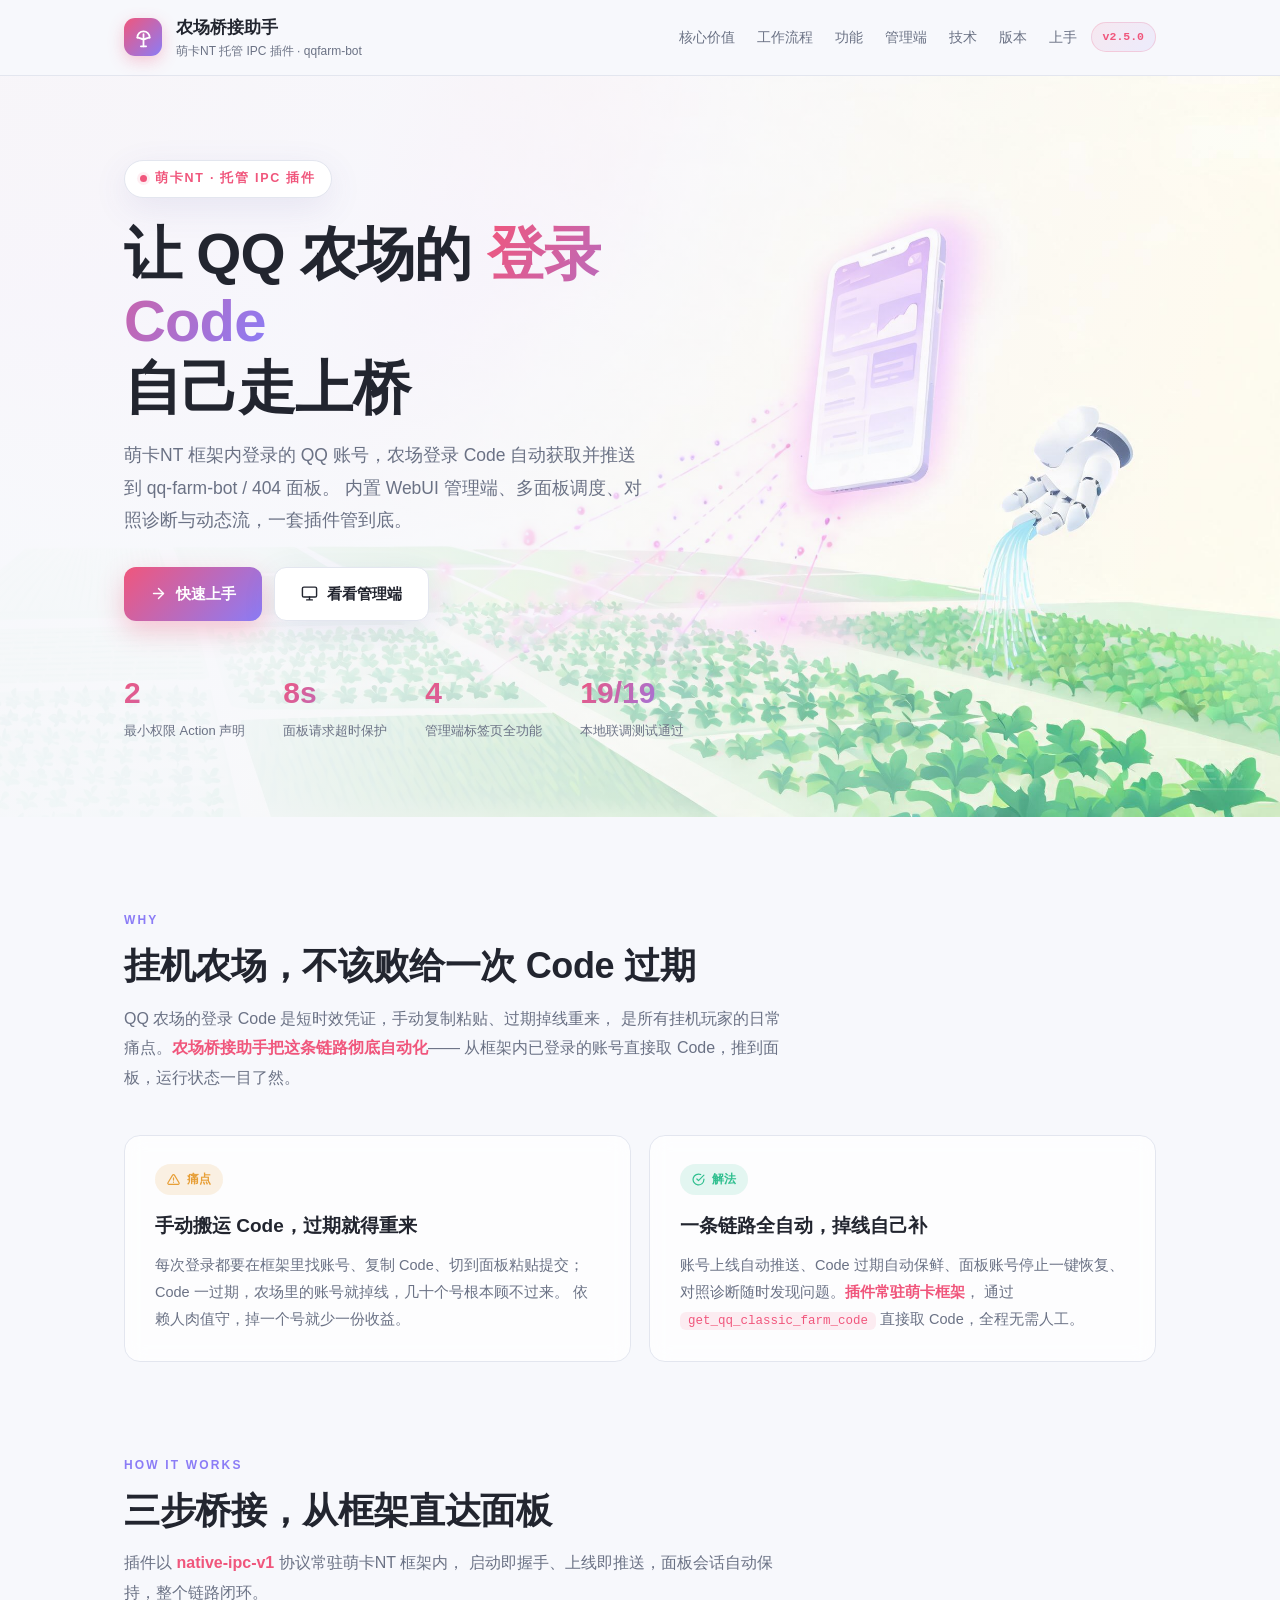
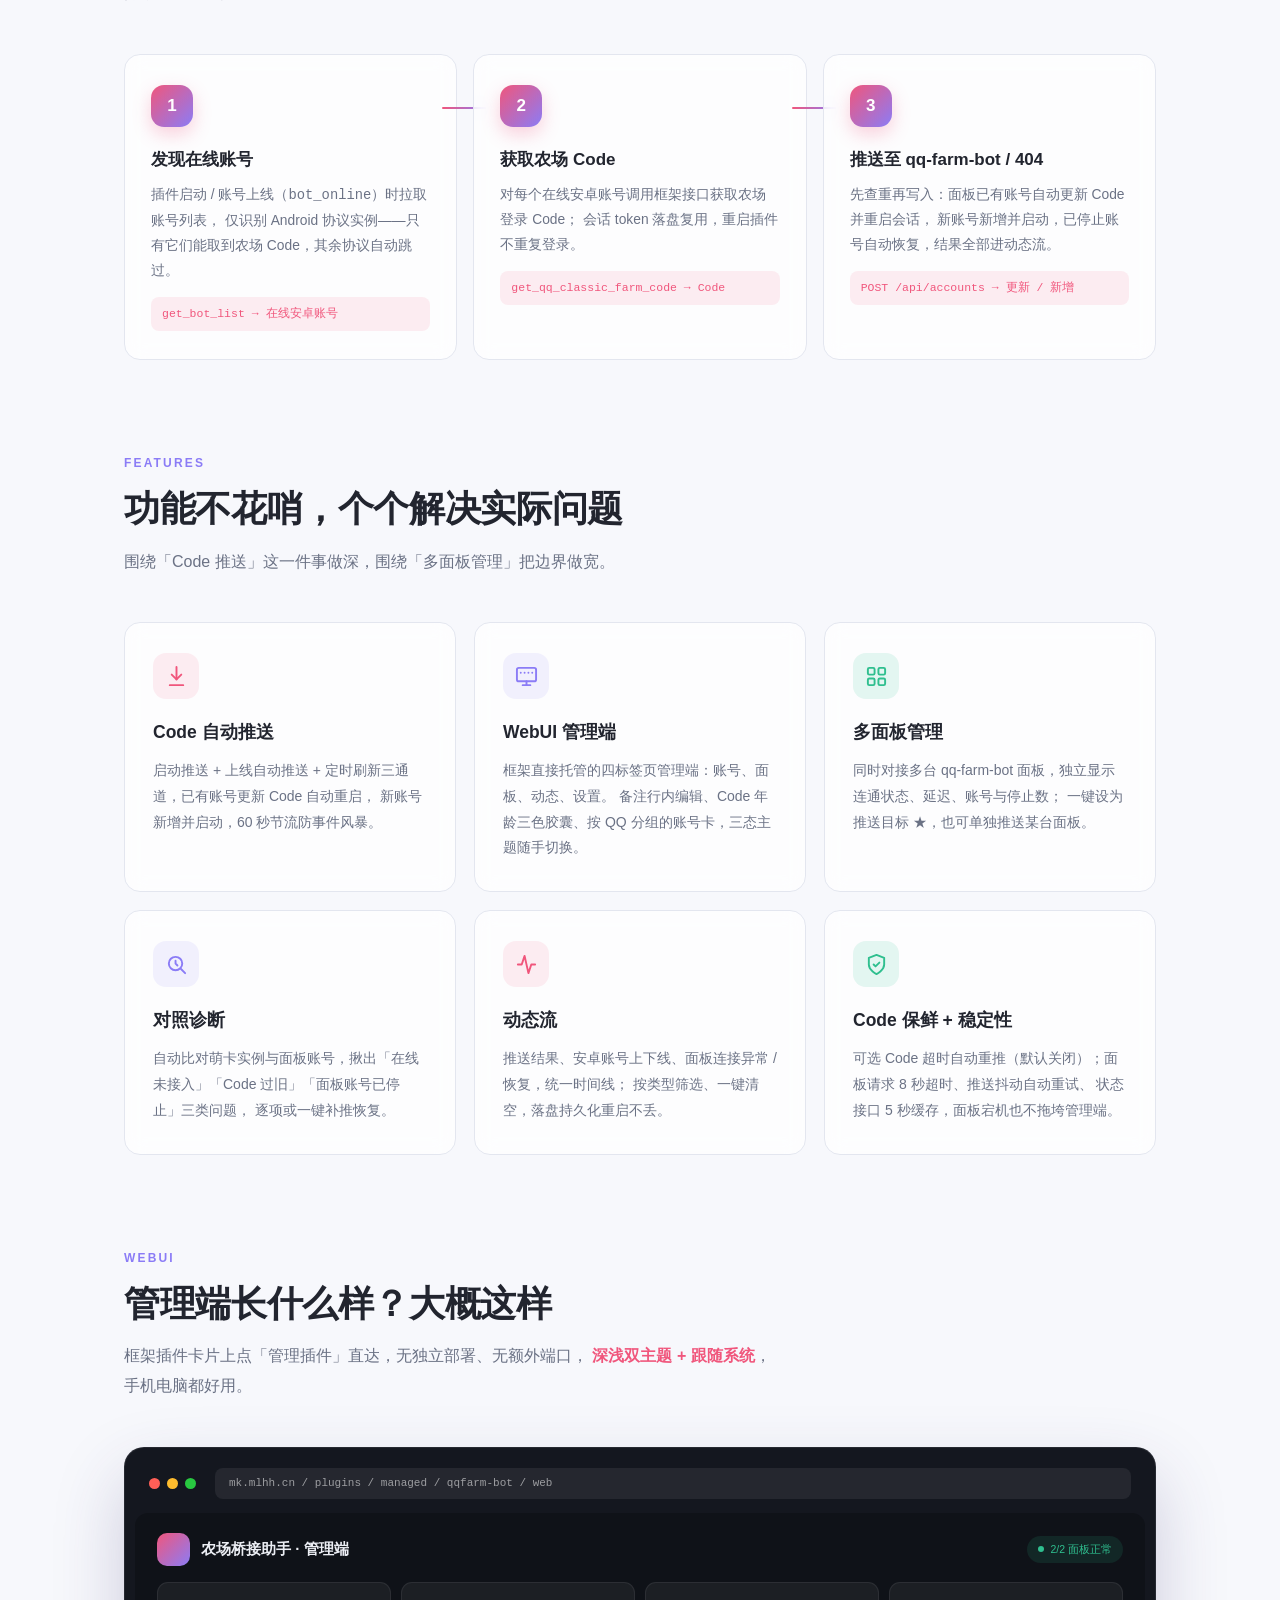
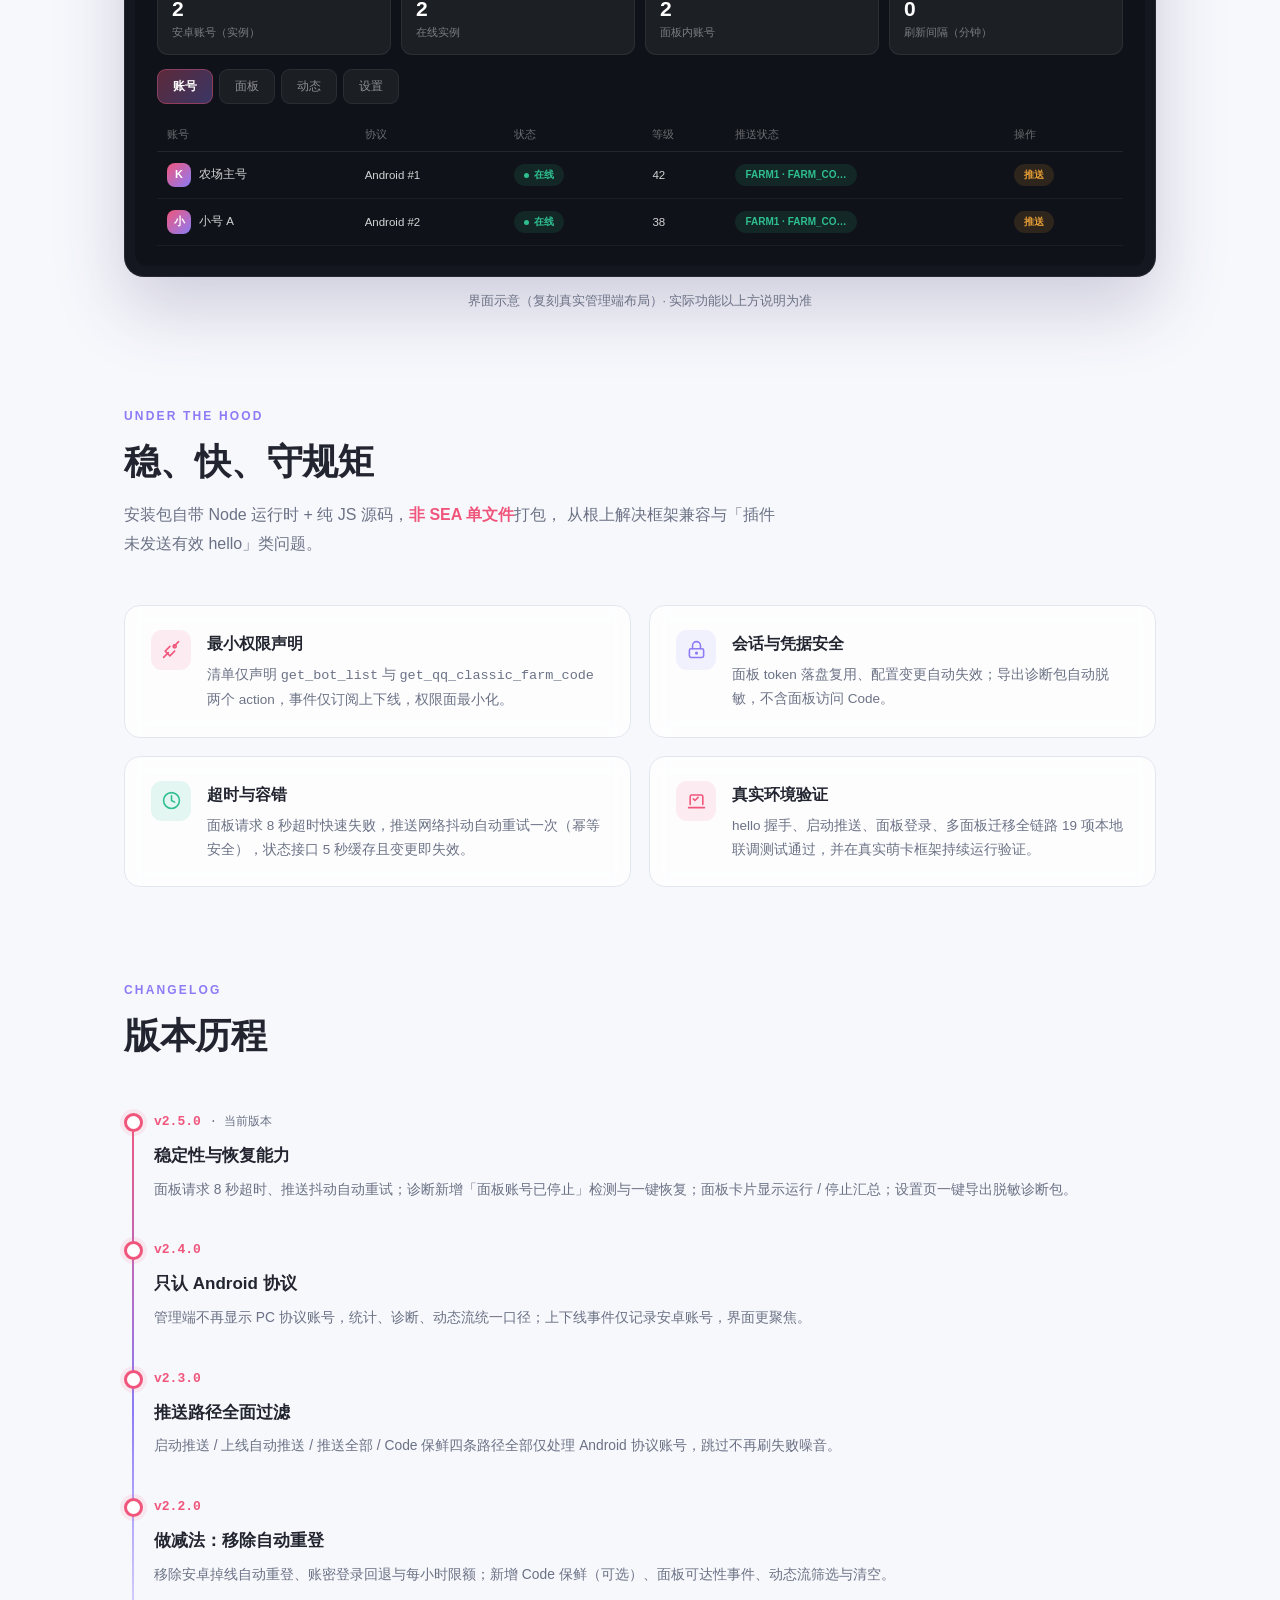
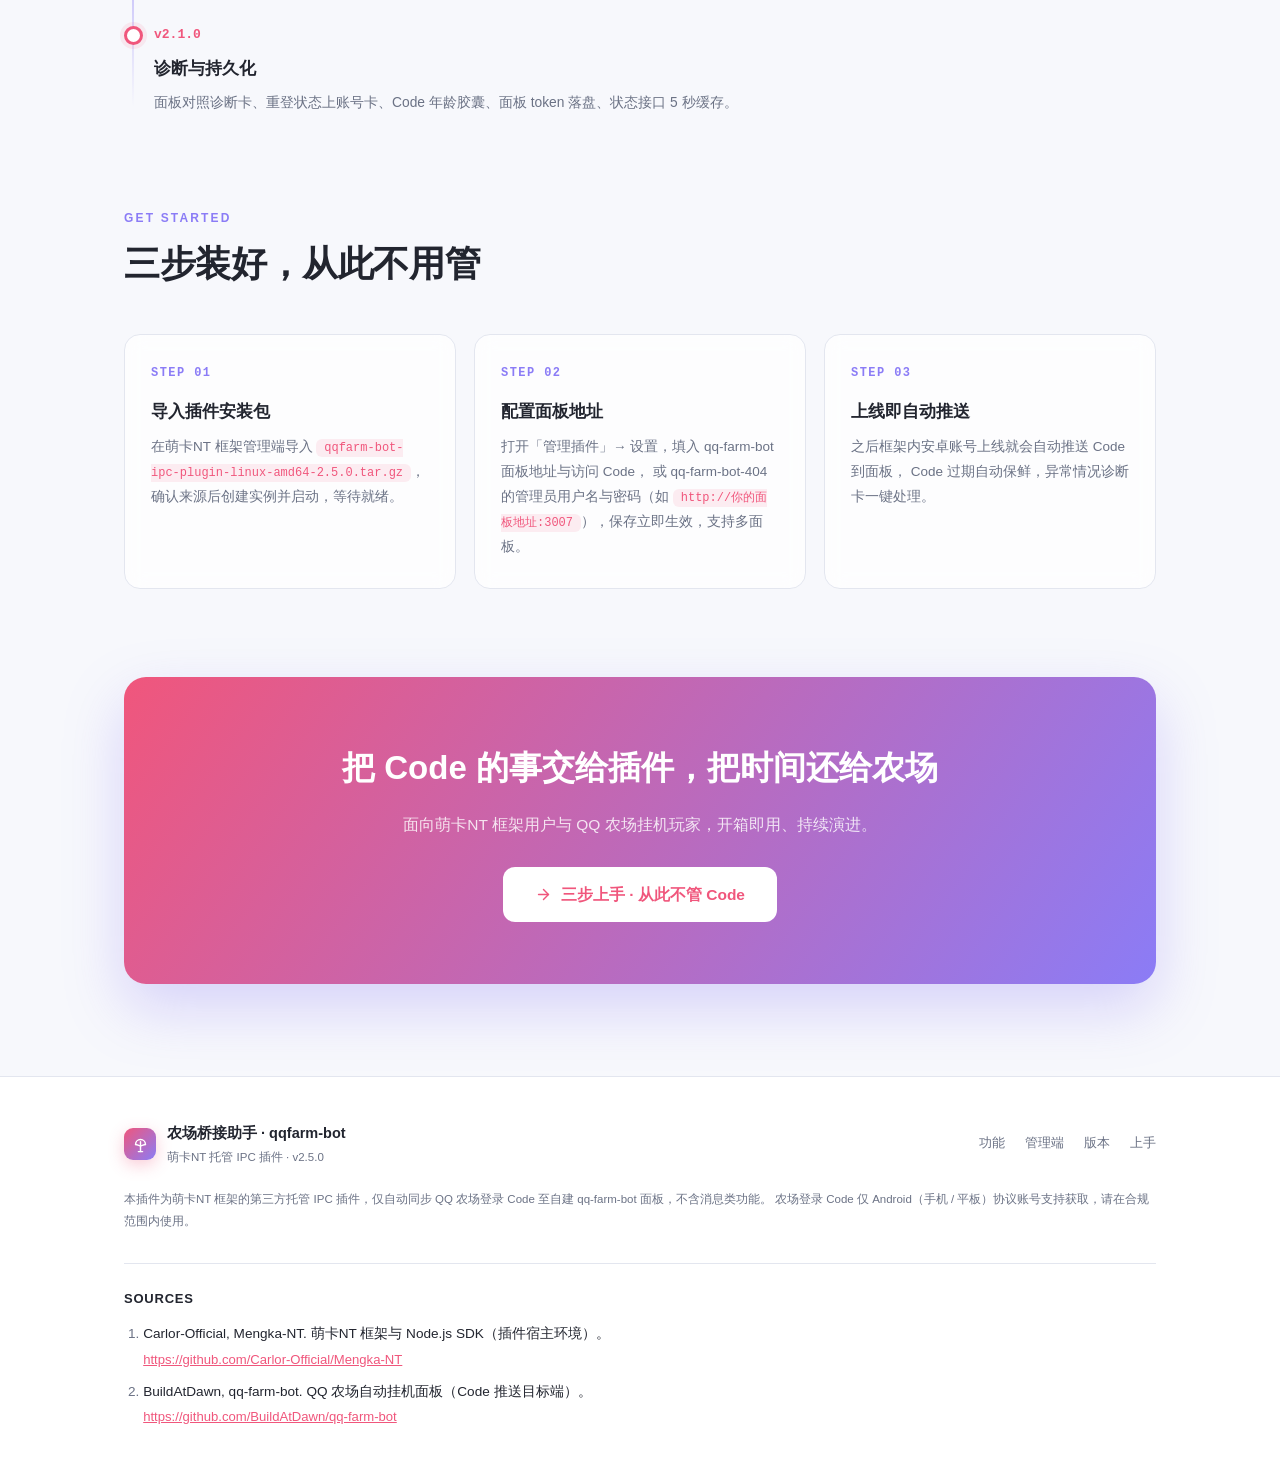
==== commit ad48adc8: "feat: v3.7.4 适配 qq-farm-bot-404 并加固面板认证 支持 404 面板管理员用户名/密码登录、账号写入与停止恢复， 同名 QQ 不再互相覆盖；认证失败暂停自动重试以避免触发" ====
--- a/site/index.html
+++ b/site/index.html
@@ -378,7 +378,7 @@
     <div class="hero-kicker"><span class="dot"></span>萌卡NT · 托管 IPC 插件</div>
     <h1>让 QQ 农场的 <span class="grad">登录 Code</span><br>自己走上桥</h1>
     <p class="hero-lead">
-      萌卡NT 框架内登录的 QQ 账号，农场登录 Code 自动获取并推送到 qq-farm-bot 面板。
+      萌卡NT 框架内登录的 QQ 账号，农场登录 Code 自动获取并推送到 qq-farm-bot / 404 面板。
       内置 WebUI 管理端、多面板调度、对照诊断与动态流，一套插件管到底。
     </p>
     <div class="hero-actions">
@@ -475,10 +475,10 @@
       </div>
       <div class="flow-step">
         <div class="flow-num">3</div>
-        <h3>推送至 qq-farm-bot</h3>
+        <h3>推送至 qq-farm-bot / 404</h3>
         <p>
           先查重再写入：面板已有账号自动更新 Code 并重启会话，
-          新账号新增并启动，结果全部进动态流。
+          新账号新增并启动，已停止账号自动恢复，结果全部进动态流。
         </p>
         <div class="mono-line">POST /api/accounts → 更新 / 新增</div>
       </div>
@@ -730,9 +730,9 @@
         <div class="step-no">STEP 02</div>
         <h3>配置面板地址</h3>
         <p>
-          打开「管理插件」→ 设置，填入你的 qq-farm-bot
-          面板地址与访问 Code（如 <code>http://你的面板地址:3007</code>），
-          保存立即生效，支持多面板。
+          打开「管理插件」→ 设置，填入 qq-farm-bot 面板地址与访问 Code，
+          或 qq-farm-bot-404 的管理员用户名与密码（如
+          <code>http://你的面板地址:3007</code>），保存立即生效，支持多面板。
         </p>
       </div>
       <div class="step">
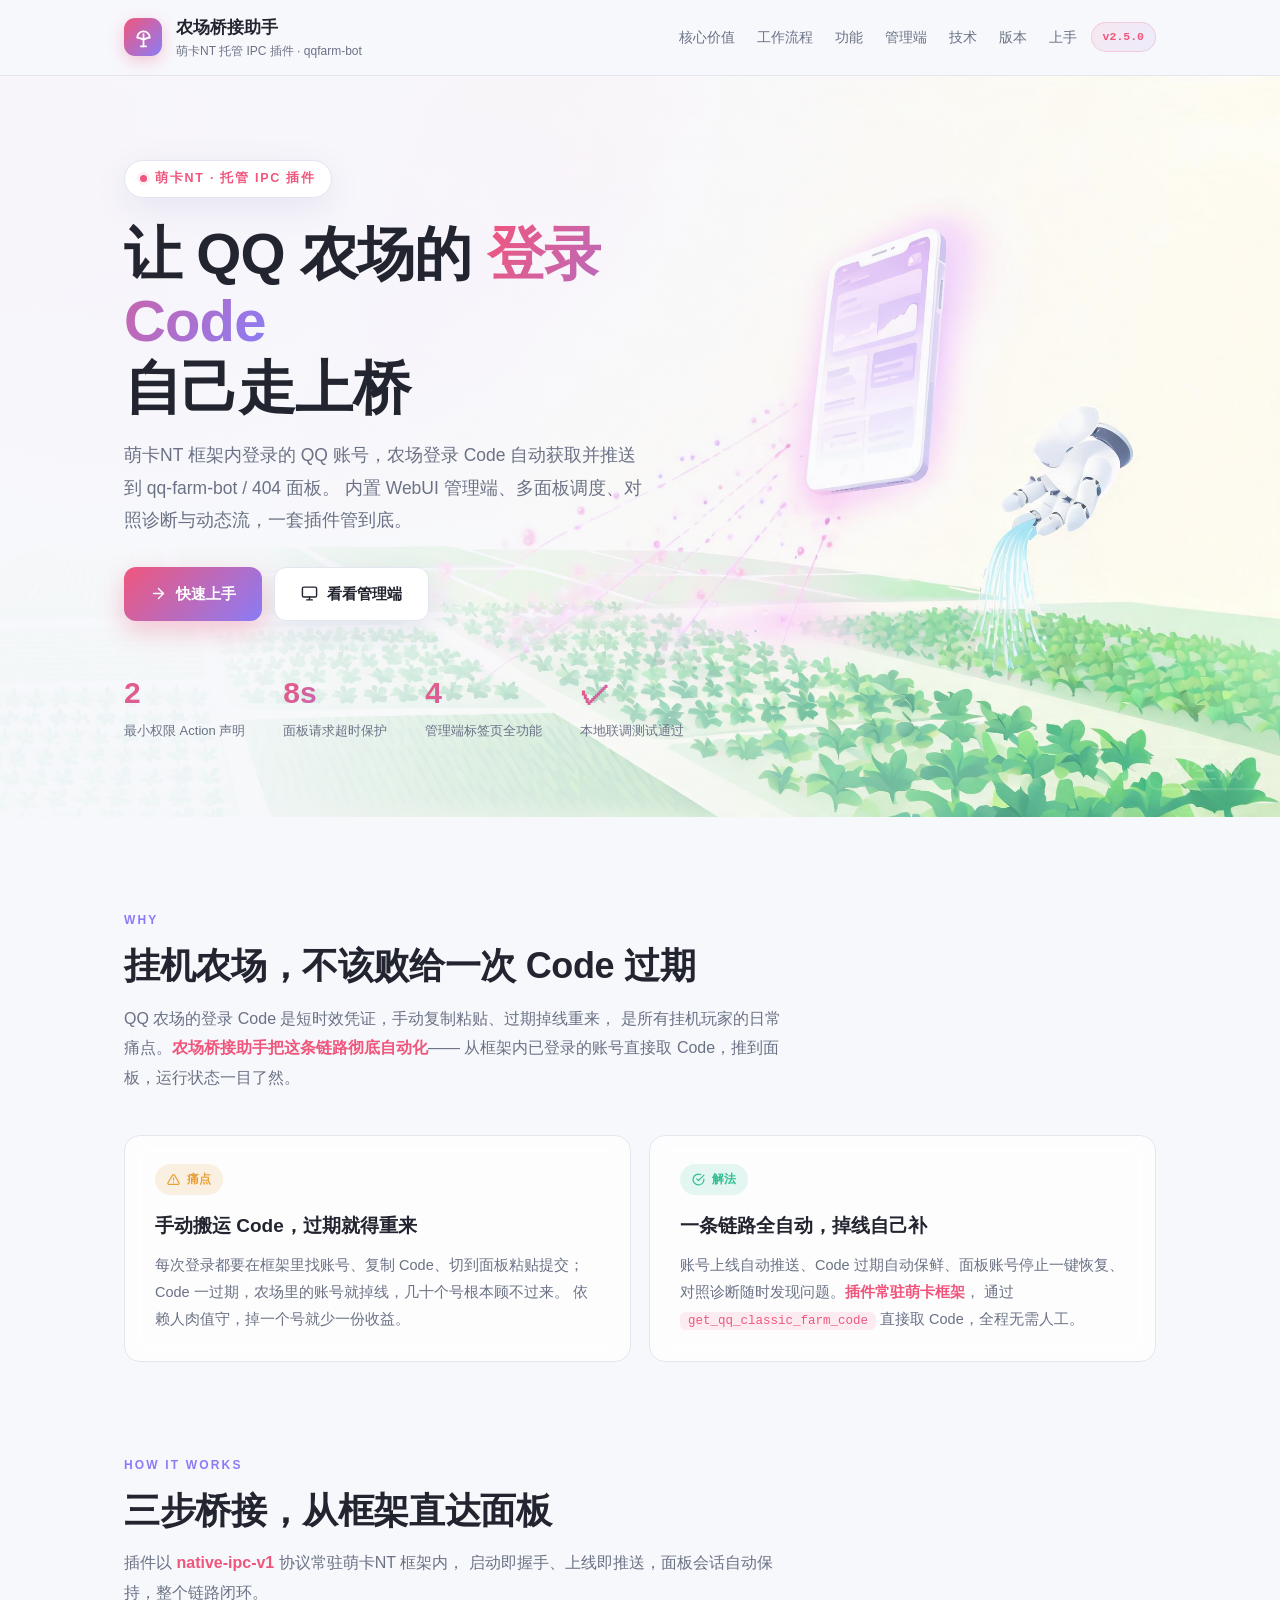
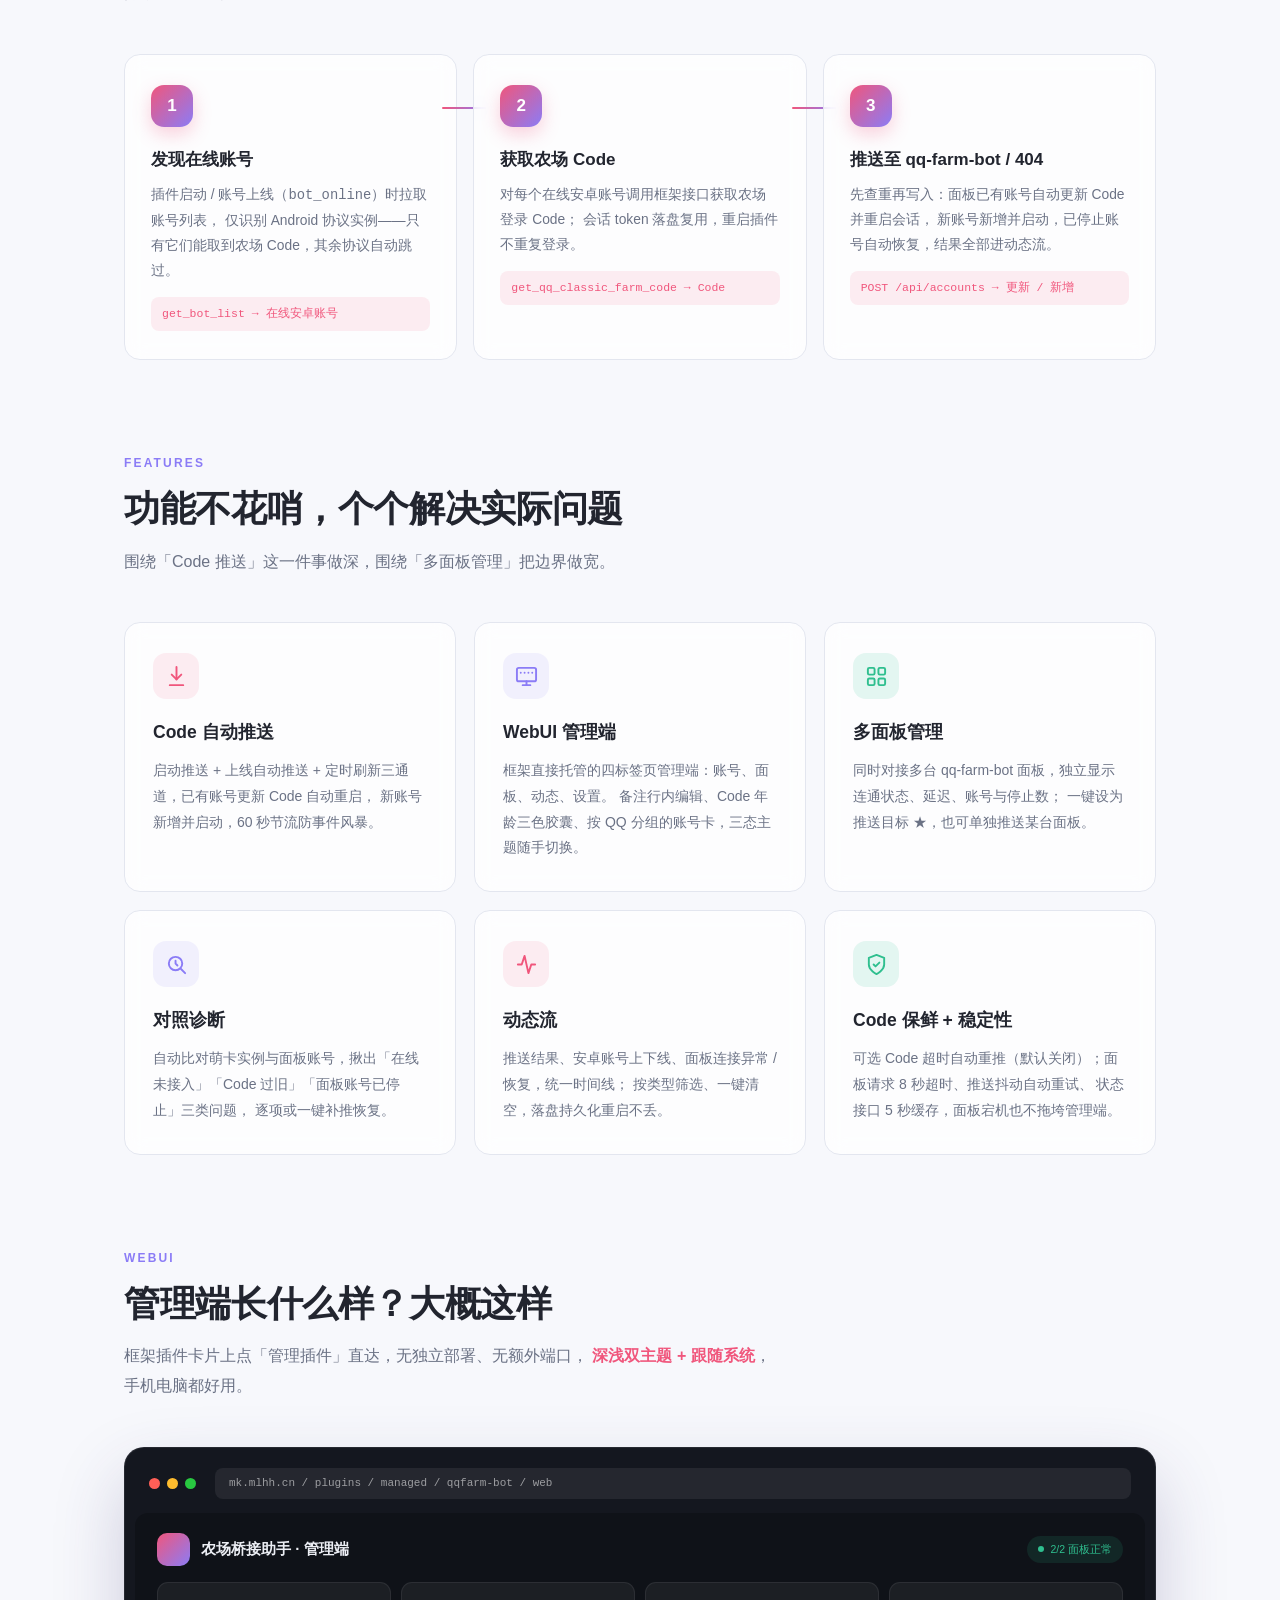
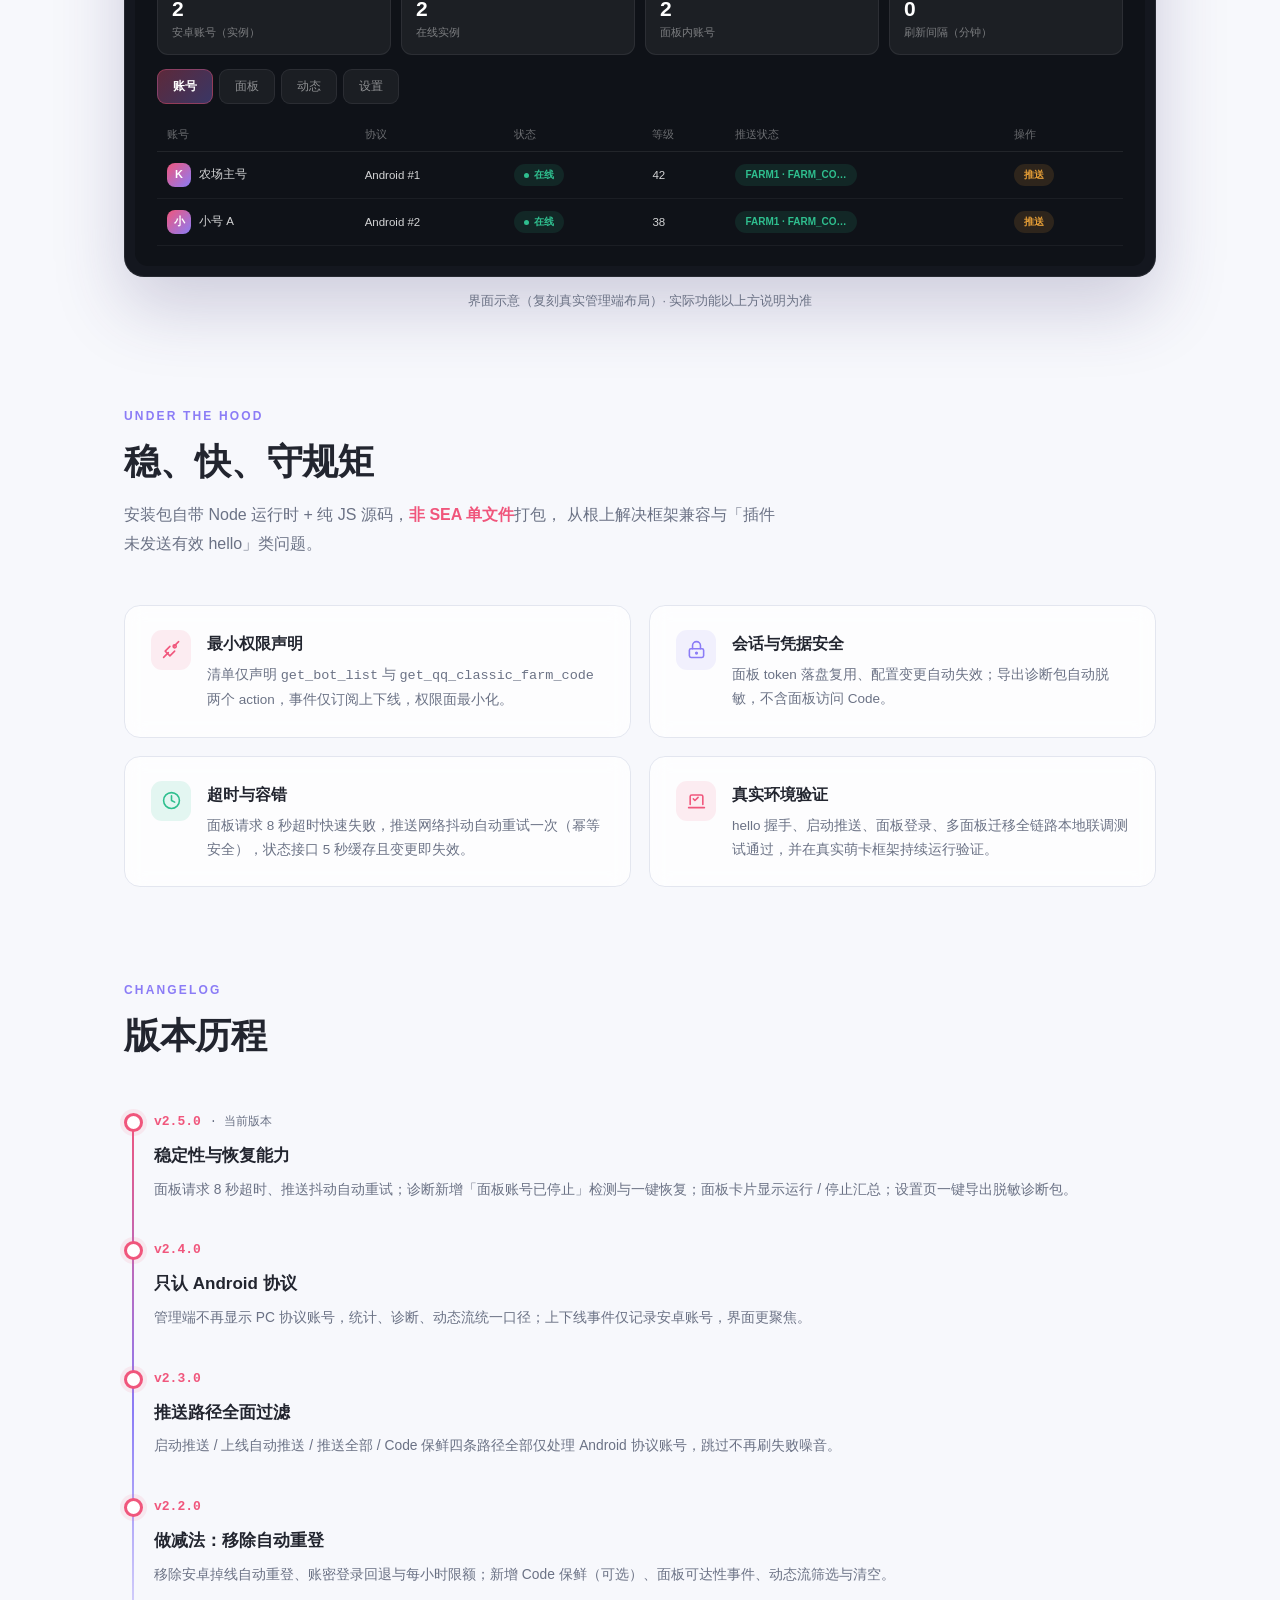
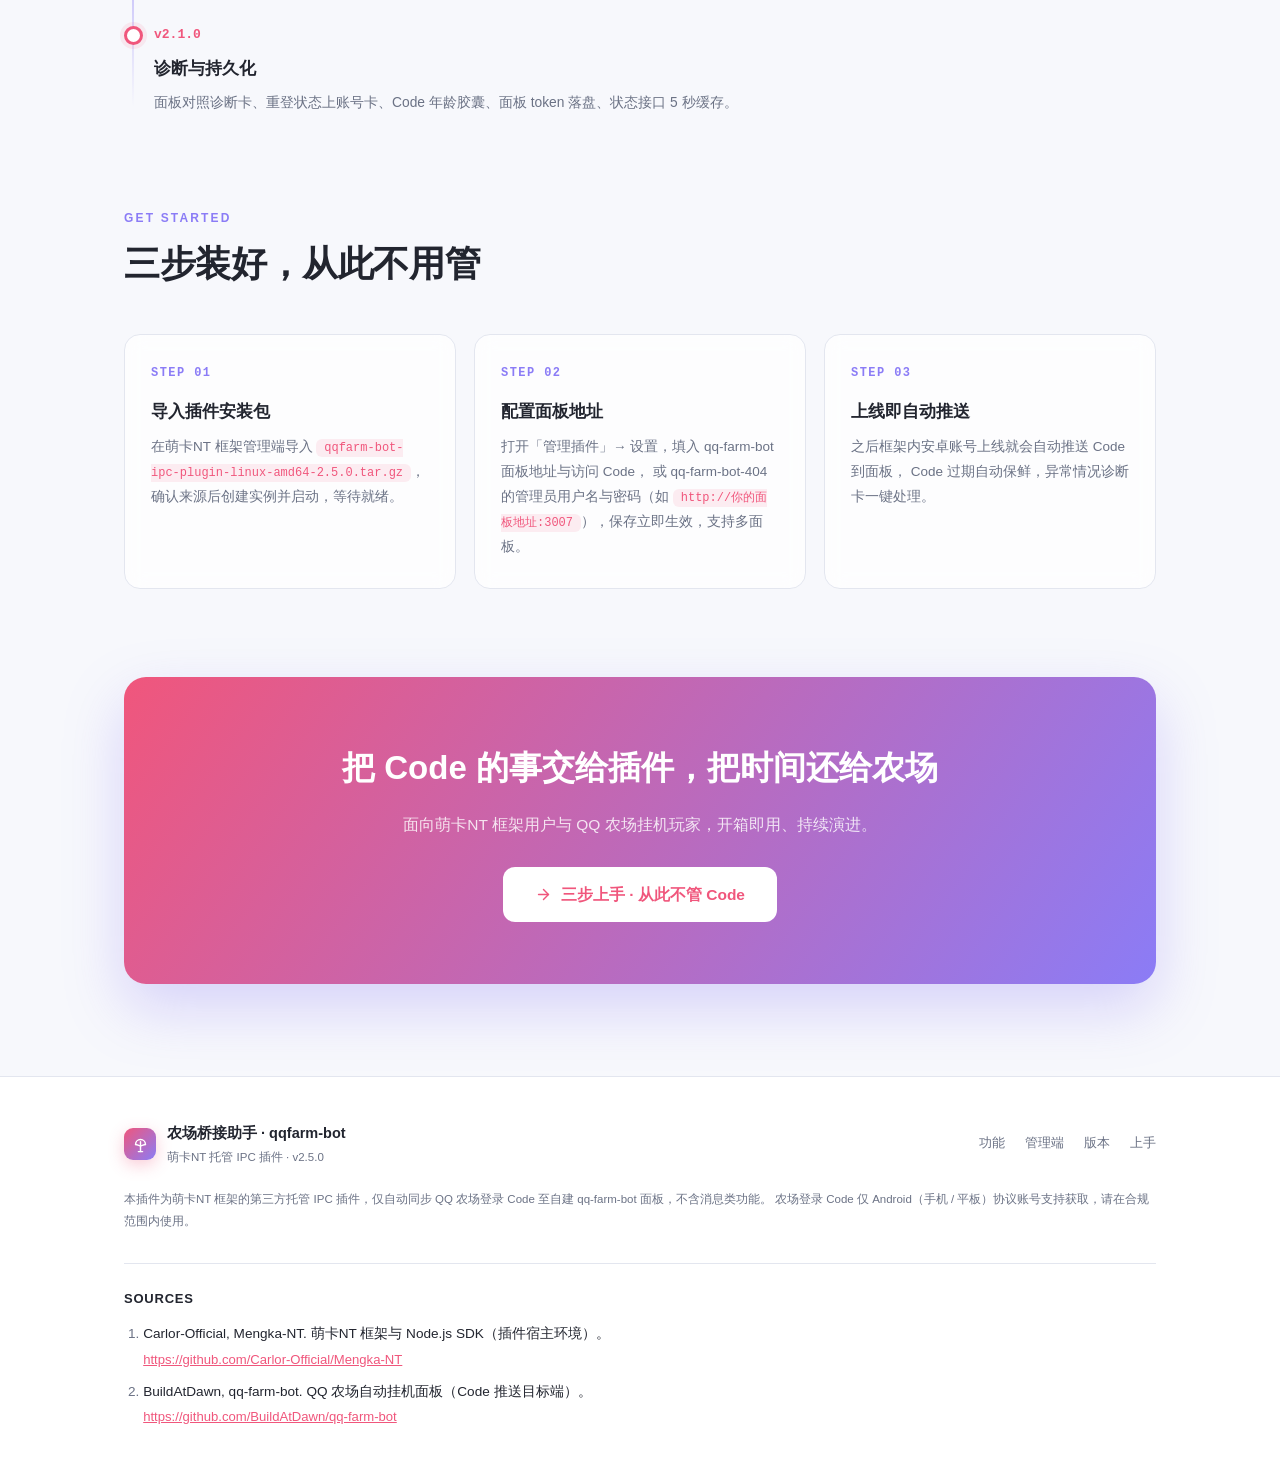
==== commit 120e39a8: "feat: v3.7.8 管理端页面与布局优化 - 手机端底部 Tab 导航，状态聚合与待处理筛选 - 表头排序与冻结、统计卡筛选、Shift 区间多选 - 面板表单改居中模态、延迟 sparklin" ====
--- a/site/index.html
+++ b/site/index.html
@@ -395,7 +395,7 @@
       <div class="hero-stat"><div class="num">2</div><div class="lbl">最小权限 Action 声明</div></div>
       <div class="hero-stat"><div class="num">8s</div><div class="lbl">面板请求超时保护</div></div>
       <div class="hero-stat"><div class="num">4</div><div class="lbl">管理端标签页全功能</div></div>
-      <div class="hero-stat"><div class="num">19/19</div><div class="lbl">本地联调测试通过</div></div>
+      <div class="hero-stat"><div class="num">✓</div><div class="lbl">本地联调测试通过</div></div>
     </div>
   </div>
 </header>
@@ -665,7 +665,7 @@
         </div>
         <div>
           <h3>真实环境验证</h3>
-          <p>hello 握手、启动推送、面板登录、多面板迁移全链路 19 项本地联调测试通过，并在真实萌卡框架持续运行验证。</p>
+          <p>hello 握手、启动推送、面板登录、多面板迁移全链路本地联调测试通过，并在真实萌卡框架持续运行验证。</p>
         </div>
       </div>
     </div>
